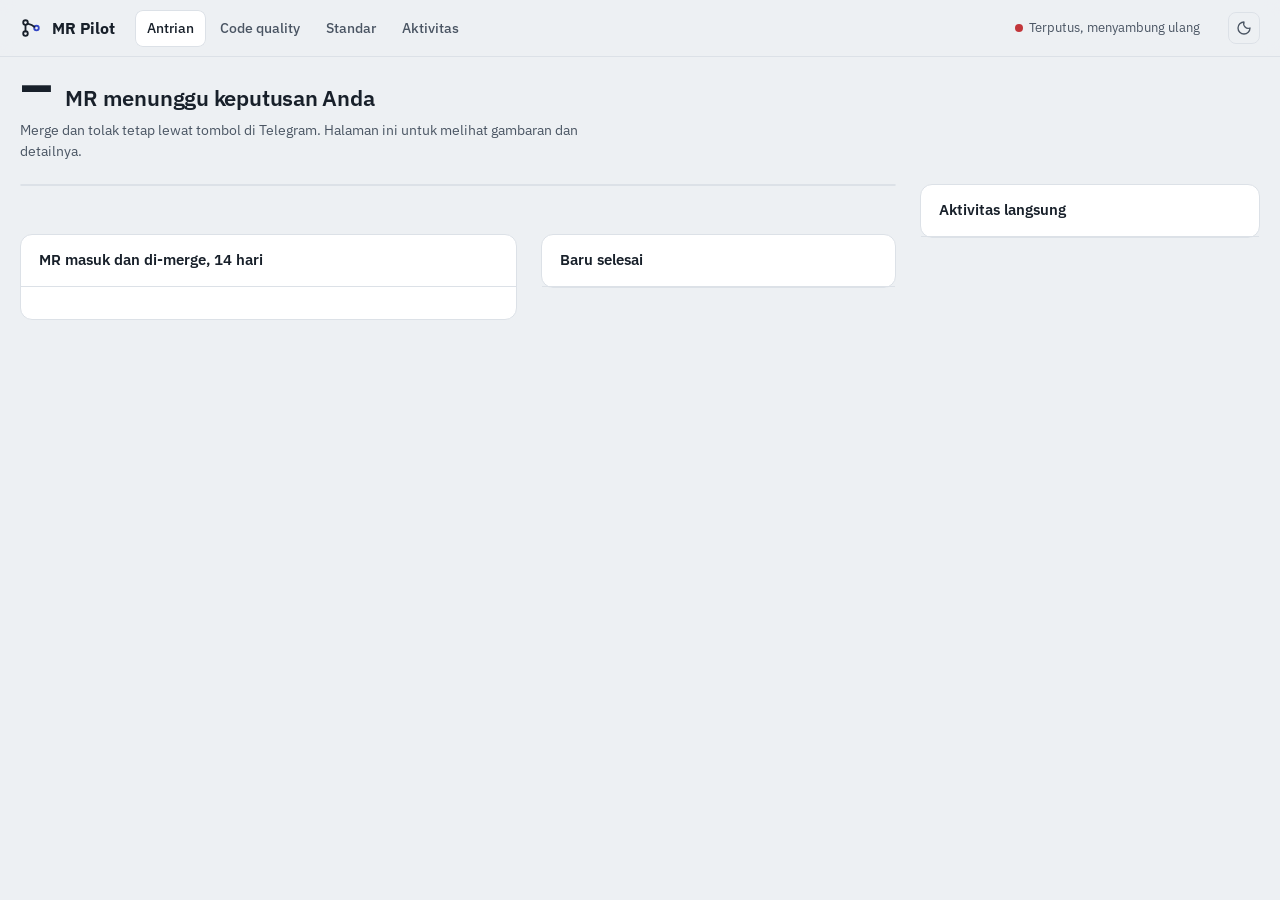
==== mr_pilot/web/index.html @ a936d5e8 "first upload from local komp IDAS" ====
<!doctype html>
<html lang="id">
<head>
<meta charset="utf-8">
<meta name="viewport" content="width=device-width, initial-scale=1">
<title>MR Pilot</title>
<link rel="preconnect" href="https://fonts.googleapis.com">
<link href="https://fonts.googleapis.com/css2?family=IBM+Plex+Mono:wght@400;500&family=IBM+Plex+Sans:wght@400;500;600;700&display=swap" rel="stylesheet">
<style>
:root {
  color-scheme: light;
  --bg:#EDF0F3; --surface:#FFFFFF; --surface-2:#F6F8FA; --ink:#18202A; --ink-2:#4A5563; --muted:#6F7A89;
  --line:#DCE1E7; --line-2:#C8CFD8; --accent:#3346C4; --accent-soft:#E6E9FB;
  --add:#1A7F45; --add-soft:#E3F4EA; --del:#C2363A; --del-soft:#FBE7E8; --warn:#9A5B00; --warn-soft:#FFF1D6;
  --s1:#2a78d6; --s2:#eb6834; --crit:#d03b3b; --warnfill:#fab219; --infofill:#B5BDC7;
  --grid:#E4E8EC; --axis:#C3CAD3;
  --sans:"IBM Plex Sans", system-ui, -apple-system, "Segoe UI", sans-serif;
  --mono:"IBM Plex Mono", ui-monospace, "Cascadia Mono", Consolas, monospace;
}
@media (prefers-color-scheme: dark) {
  :root:where(:not([data-theme="light"])) {
    color-scheme: dark;
    --bg:#0F1318; --surface:#171C23; --surface-2:#1E242C; --ink:#E7EBF0; --ink-2:#B3BCC8; --muted:#8691A0;
    --line:#2A313A; --line-2:#38414C; --accent:#8E9BFF; --accent-soft:#252B4D;
    --add:#4CC27E; --add-soft:#15301F; --del:#F0686B; --del-soft:#3A1B1D; --warn:#F2B13C; --warn-soft:#3A2C12;
    --s1:#3987e5; --s2:#d95926; --infofill:#5A6472; --grid:#242A32; --axis:#38414C;
  }
}
:root[data-theme="dark"] {
  color-scheme: dark;
  --bg:#0F1318; --surface:#171C23; --surface-2:#1E242C; --ink:#E7EBF0; --ink-2:#B3BCC8; --muted:#8691A0;
  --line:#2A313A; --line-2:#38414C; --accent:#8E9BFF; --accent-soft:#252B4D;
  --add:#4CC27E; --add-soft:#15301F; --del:#F0686B; --del-soft:#3A1B1D; --warn:#F2B13C; --warn-soft:#3A2C12;
  --s1:#3987e5; --s2:#d95926; --infofill:#5A6472; --grid:#242A32; --axis:#38414C;
}
* { box-sizing:border-box; }
html, body { margin:0; background:var(--bg); color:var(--ink); }
body { font:14px/1.5 var(--sans); -webkit-font-smoothing:antialiased; }
a { color:inherit; }
button { font:inherit; color:inherit; }
:focus-visible { outline:2px solid var(--accent); outline-offset:2px; border-radius:4px; }
.mono { font-family:var(--mono); font-size:.92em; }
.muted { color:var(--muted); }
.wrap { max-width:1280px; margin:0 auto; padding:0 20px; }

/* ---------- top bar */
header { position:sticky; top:0; z-index:5; background:color-mix(in srgb, var(--bg) 88%, transparent);
  backdrop-filter:blur(8px); border-bottom:1px solid var(--line); }
.bar { display:flex; align-items:center; gap:20px; height:56px; }
.brand { font-weight:700; font-size:16px; letter-spacing:-.01em; display:flex; align-items:center; gap:10px; }
.brand svg { width:22px; height:22px; }
nav { display:flex; gap:2px; overflow-x:auto; }
nav button { background:none; border:0; padding:8px 12px; border-radius:8px; color:var(--ink-2); cursor:pointer; white-space:nowrap; font-weight:500; }
nav button[aria-selected="true"] { background:var(--surface); color:var(--ink); box-shadow:inset 0 0 0 1px var(--line); }
.status { margin-left:auto; display:flex; align-items:center; gap:14px; font-size:13px; color:var(--ink-2); white-space:nowrap; }
.live { display:inline-flex; align-items:center; gap:6px; }
.live i { width:8px; height:8px; border-radius:50%; background:var(--muted); }
.live.on i { background:var(--add); box-shadow:0 0 0 0 color-mix(in srgb, var(--add) 60%, transparent); animation:pulse 2.4s infinite; }
.live.off i { background:var(--del); }
@keyframes pulse { 0%{box-shadow:0 0 0 0 color-mix(in srgb, var(--add) 55%, transparent)} 70%{box-shadow:0 0 0 7px transparent} 100%{box-shadow:0 0 0 0 transparent} }
@media (prefers-reduced-motion: reduce) { .live.on i { animation:none; } .flash { animation:none !important; } }
.icon-btn { background:none; border:1px solid var(--line); border-radius:8px; width:32px; height:32px; cursor:pointer; display:grid; place-items:center; }

main { padding:32px 0 60px; }
aside.panel { position:sticky; top:72px; }
@media (max-width: 1020px) { aside.panel { position:static; } }
.view[hidden] { display:none; }

/* ---------- queue hero */
.hero-line { display:flex; align-items:baseline; gap:14px; flex-wrap:wrap; margin:0 0 4px; }
.hero-num { font-size:56px; font-weight:700; letter-spacing:-.03em; line-height:1; }
.hero-text { font-size:22px; font-weight:600; letter-spacing:-.01em; }
.hero-sub { color:var(--ink-2); margin:6px 0 22px; max-width:70ch; }
.layout { display:grid; grid-template-columns:minmax(0,1fr) 340px; gap:24px; align-items:start; }
@media (max-width: 1020px) { .layout { grid-template-columns:1fr; } }

.panel { background:var(--surface); border:1px solid var(--line); border-radius:12px; }
.panel-h { display:flex; align-items:baseline; justify-content:space-between; gap:12px; padding:14px 18px; border-bottom:1px solid var(--line); }
.panel-h h2 { font-size:15px; margin:0; font-weight:600; }
.panel-b { padding:16px 18px; }

.queue { list-style:none; margin:0; padding:0; }
.q { display:grid; grid-template-columns:28px minmax(0,1fr) auto; grid-template-areas:"v t s" "v m s"; gap:4px 14px; padding:14px 18px; border-top:1px solid var(--line); cursor:pointer; }
.q:first-child { border-top:0; }
.q:hover { background:var(--surface-2); }
.q .v { grid-area:v; width:28px; height:28px; border-radius:8px; display:grid; place-items:center; font-size:14px; font-weight:700; }
.v-APPROVE { background:var(--add-soft); color:var(--add); }
.v-NEEDS_ATTENTION { background:var(--warn-soft); color:var(--warn); }
.v-REQUEST_CHANGES { background:var(--del-soft); color:var(--del); }
.v-UNKNOWN, .v-none { background:var(--surface-2); color:var(--muted); }
.q-title { grid-area:t; font-weight:600; min-width:0; overflow:hidden; text-overflow:ellipsis; white-space:nowrap; }
.q-title .ref { font-family:var(--mono); font-weight:500; color:var(--accent); margin-right:8px; }
.q-meta { grid-area:m; color:var(--ink-2); font-size:13px; display:flex; gap:12px; flex-wrap:wrap; min-width:0; }
.q-meta .branch { font-family:var(--mono); font-size:12px; color:var(--muted); }
.q-side { grid-area:s; display:flex; flex-direction:column; align-items:flex-end; gap:8px; min-width:150px; }
.chips { display:flex; gap:6px; flex-wrap:wrap; justify-content:flex-end; }
.chip { display:inline-flex; align-items:center; gap:4px; padding:1px 8px; border-radius:999px; font-size:12px; font-weight:500; border:1px solid var(--line); white-space:nowrap; }
.chip.err { background:var(--del-soft); color:var(--del); border-color:transparent; }
.chip.wrn { background:var(--warn-soft); color:var(--warn); border-color:transparent; }
.chip.ok { background:var(--add-soft); color:var(--add); border-color:transparent; }
.age { width:150px; }
.age-track { height:6px; border-radius:3px; background:var(--surface-2); box-shadow:inset 0 0 0 1px var(--line); overflow:hidden; }
.age-fill { height:100%; border-radius:3px; background:var(--accent); }
.age-fill.warn { background:var(--warnfill); }
.age-fill.late { background:var(--crit); }
.age-label { font-size:12px; color:var(--ink-2); text-align:right; margin-top:3px; }
@media (max-width: 640px) {
  .q { grid-template-columns:28px minmax(0,1fr); grid-template-areas:"v t" "v m" "v s"; }
  .q-title { white-space:normal; }
  .q-side { align-items:stretch; min-width:0; margin-top:4px; }
  .age { width:100%; }
  .age-label { text-align:left; }
  .chips { justify-content:flex-start; }
  .status .hide-sm { display:none; }
  .bar { flex-wrap:wrap; height:auto; padding-top:10px; gap:8px 16px; }
  nav { order:3; width:100%; padding-bottom:8px; }
  .hero-num { font-size:44px; }
  .hero-text { font-size:19px; }
}
.empty { padding:36px 18px; text-align:center; color:var(--ink-2); }
.empty strong { display:block; color:var(--ink); font-size:16px; margin-bottom:4px; }

/* ---------- feed */
.feed { list-style:none; margin:0; padding:0; max-height:560px; overflow:auto; }
.feed li { display:grid; grid-template-columns:10px 1fr; gap:10px; padding:10px 18px; border-top:1px solid var(--line); }
.feed li:first-child { border-top:0; }
.feed .dot { width:8px; height:8px; border-radius:50%; margin-top:7px; background:var(--muted); }
.lv-success .dot { background:var(--add); } .lv-error .dot { background:var(--del); } .lv-warning .dot { background:var(--warnfill); }
.feed .t { font-weight:500; overflow-wrap:anywhere; }
.feed .d { color:var(--ink-2); font-size:13px; overflow-wrap:anywhere; }
.feed .w { color:var(--muted); font-size:12px; }
.flash { animation:flash 1.6s ease-out; }
@keyframes flash { from { background:var(--accent-soft); } to { background:transparent; } }

/* ---------- stats */
.tiles { display:grid; grid-template-columns:repeat(4, minmax(0,1fr)); gap:12px; margin:24px 0; }
@media (max-width: 860px) { .tiles { grid-template-columns:repeat(2, minmax(0,1fr)); } }
.tile { background:var(--surface); border:1px solid var(--line); border-radius:12px; padding:14px 16px; }
.tile .l { color:var(--ink-2); font-size:13px; }
.tile .n { font-size:28px; font-weight:600; letter-spacing:-.02em; margin-top:2px; }
.tile .s { font-size:12px; color:var(--muted); }
.tile .s.up { color:var(--add); } .tile .s.down { color:var(--del); }
.grid2 { display:grid; grid-template-columns:minmax(0,1.4fr) minmax(0,1fr); gap:24px; align-items:start; }
@media (max-width: 1020px) { .grid2 { grid-template-columns:1fr; } }

/* ---------- charts */
.chart { position:relative; }
.chart svg { display:block; width:100%; height:auto; overflow:visible; }
.chart text { font-family:var(--sans); }
.legend { display:flex; gap:16px; flex-wrap:wrap; font-size:13px; color:var(--ink-2); margin-bottom:8px; }
.legend span { display:inline-flex; align-items:center; gap:6px; }
.legend i { width:12px; height:3px; border-radius:2px; display:inline-block; }
.legend i.sq { height:10px; width:10px; border-radius:3px; }
.tip { position:absolute; pointer-events:none; background:var(--surface); border:1px solid var(--line-2); border-radius:8px; padding:8px 10px;
  font-size:12px; box-shadow:0 6px 20px rgba(0,0,0,.12); white-space:nowrap; z-index:3; display:none; }
.tip b { display:block; margin-bottom:2px; }
.tip .r { display:flex; align-items:center; gap:6px; color:var(--ink-2); }
.tip .r i { width:8px; height:8px; border-radius:2px; }
details.tbl { margin-top:10px; font-size:13px; }
details.tbl summary { cursor:pointer; color:var(--ink-2); }

/* ---------- tables */
table { width:100%; border-collapse:collapse; font-size:13px; }
th { text-align:left; font-weight:600; color:var(--ink-2); padding:8px 10px; border-bottom:1px solid var(--line); white-space:nowrap; }
td { padding:8px 10px; border-bottom:1px solid var(--line); vertical-align:top; }
td.mono { word-break:break-all; }
td.num, th.num { text-align:right; font-variant-numeric:tabular-nums; }
tr:last-child td { border-bottom:0; }
.tscroll { overflow-x:auto; }
.sev { display:inline-flex; align-items:center; gap:5px; font-weight:500; white-space:nowrap; }
.sev.error { color:var(--del); } .sev.warning { color:var(--warn); } .sev.info { color:var(--muted); }

/* ---------- filters */
.filters { display:flex; gap:8px; align-items:center; margin:0 0 18px; flex-wrap:wrap; }
.seg { display:inline-flex; border:1px solid var(--line); border-radius:8px; overflow:hidden; background:var(--surface); }
.seg button { border:0; background:none; padding:6px 12px; cursor:pointer; color:var(--ink-2); }
.seg button[aria-pressed="true"] { background:var(--accent-soft); color:var(--accent); font-weight:600; }

/* ---------- standards */
.std { display:grid; grid-template-columns:260px minmax(0,1fr); gap:24px; align-items:start; }
@media (max-width: 900px) { .std { grid-template-columns:1fr; } }
.files { list-style:none; margin:0; padding:6px; }
.files button { width:100%; text-align:left; background:none; border:0; padding:8px 10px; border-radius:8px; cursor:pointer; }
.files button[aria-current="true"] { background:var(--accent-soft); }
.files .fn { font-family:var(--mono); font-size:13px; display:block; }
.files .fr { font-size:12px; color:var(--muted); }
textarea { width:100%; min-height:440px; resize:vertical; border:1px solid var(--line); border-radius:8px; padding:12px; background:var(--surface-2);
  color:var(--ink); font:13px/1.55 var(--mono); tab-size:2; }
textarea.small { min-height:130px; }
input[type=text] { width:100%; border:1px solid var(--line); border-radius:8px; padding:8px 10px; background:var(--surface-2); color:var(--ink); font:13px var(--mono); }
.btn { border:0; border-radius:8px; padding:8px 14px; background:var(--accent); color:#fff; font-weight:600; cursor:pointer; }
.btn.ghost { background:none; color:var(--ink); border:1px solid var(--line); }
.btn:disabled { opacity:.5; cursor:default; }
.row { display:flex; gap:10px; align-items:center; flex-wrap:wrap; }
.msg { font-size:13px; }
.msg.ok { color:var(--add); } .msg.bad { color:var(--del); }
.pill { display:inline-block; padding:2px 10px; border-radius:999px; font-size:12px; font-weight:600; }
.pill.on { background:var(--add-soft); color:var(--add); } .pill.off { background:var(--surface-2); color:var(--muted); }
.kv { display:grid; grid-template-columns:max-content 1fr; gap:6px 14px; font-size:13px; }
.kv dt { color:var(--ink-2); } .kv dd { margin:0; }
.note { background:var(--surface-2); border-radius:8px; padding:12px 14px; color:var(--ink-2); font-size:13px; }

/* ---------- drawer */
.scrim { position:fixed; inset:0; background:rgba(10,14,20,.35); z-index:9; }
.drawer { position:fixed; top:0; right:0; bottom:0; width:min(620px, 100%); background:var(--surface); z-index:10; overflow:auto;
  border-left:1px solid var(--line); box-shadow:-12px 0 40px rgba(0,0,0,.15); }
.drawer[hidden], .scrim[hidden] { display:none; }
.drawer-h { position:sticky; top:0; background:var(--surface); padding:18px 22px; border-bottom:1px solid var(--line); display:flex; gap:12px; align-items:flex-start; }
.drawer-h h3 { margin:0; font-size:17px; line-height:1.35; }
.drawer-b { padding:18px 22px 40px; }
.drawer-b h4 { margin:22px 0 8px; font-size:14px; }
.drawer-b ul { margin:0; padding-left:18px; }
.drawer-b li { margin:3px 0; }
.finding { border-left:3px solid var(--line-2); padding:2px 0 2px 10px; margin:8px 0; }
.finding.blocker { border-color:var(--crit); } .finding.major { border-color:var(--s2); } .finding.minor { border-color:var(--warnfill); }
</style>
</head>
<body>
<header>
  <div class="wrap bar">
    <div class="brand">
      <svg viewBox="0 0 24 24" fill="none" aria-hidden="true"><circle cx="6" cy="6" r="2.5" stroke="currentColor" stroke-width="2"/><circle cx="6" cy="18" r="2.5" stroke="currentColor" stroke-width="2"/><circle cx="18" cy="12" r="2.5" stroke="var(--accent)" stroke-width="2"/><path d="M6 8.5v7M8.3 7.2c4 .8 6.2 2.2 7.4 3.6" stroke="currentColor" stroke-width="2" stroke-linecap="round"/></svg>
      MR Pilot
    </div>
    <nav role="tablist" aria-label="Halaman">
      <button role="tab" data-view="queue" aria-selected="true">Antrian</button>
      <button role="tab" data-view="quality" aria-selected="false">Code quality</button>
      <button role="tab" data-view="standards" aria-selected="false">Standar</button>
      <button role="tab" data-view="activity" aria-selected="false">Aktivitas</button>
    </nav>
    <div class="status">
      <span class="live" id="live"><i></i><span id="live-t">Menghubungkan</span></span>
      <span class="hide-sm" id="poll"></span>
      <button class="icon-btn" id="theme" title="Ganti tema" aria-label="Ganti tema terang/gelap">
        <svg width="16" height="16" viewBox="0 0 24 24" fill="none"><path d="M12 3a9 9 0 1 0 9 9 7 7 0 0 1-9-9Z" stroke="currentColor" stroke-width="2" stroke-linejoin="round"/></svg>
      </button>
    </div>
  </div>
</header>

<main class="wrap">
  <!-- ===================== ANTRIAN -->
  <section class="view" id="v-queue">
    <div class="hero-line"><span class="hero-num" id="q-num">–</span><span class="hero-text" id="q-text">MR menunggu keputusan Anda</span></div>
    <p class="hero-sub" id="q-sub">Merge dan tolak tetap lewat tombol di Telegram. Halaman ini untuk melihat gambaran dan detailnya.</p>
    <div class="layout">
      <div>
        <div class="panel"><ul class="queue" id="queue"></ul></div>
        <div class="tiles" id="tiles"></div>
        <div class="grid2">
          <div class="panel">
            <div class="panel-h"><h2>MR masuk dan di-merge, 14 hari</h2></div>
            <div class="panel-b"><div class="chart" id="c-flow"></div></div>
          </div>
          <div class="panel">
            <div class="panel-h"><h2>Baru selesai</h2></div>
            <div class="tscroll"><table id="recent"></table></div>
          </div>
        </div>
      </div>
      <aside class="panel">
        <div class="panel-h"><h2>Aktivitas langsung</h2><span class="muted" style="font-size:12px" id="feed-n"></span></div>
        <ul class="feed" id="feed"></ul>
      </aside>
    </div>
  </section>

  <!-- ===================== QUALITY -->
  <section class="view" id="v-quality" hidden>
    <div class="filters">
      <span class="muted">Periode</span>
      <div class="seg" id="q-range">
        <button data-d="7" aria-pressed="false">7 hari</button>
        <button data-d="30" aria-pressed="true">30 hari</button>
        <button data-d="90" aria-pressed="false">90 hari</button>
      </div>
    </div>
    <div id="quality-body"></div>
  </section>

  <!-- ===================== STANDAR -->
  <section class="view" id="v-standards" hidden>
    <div id="std-status" style="margin-bottom:18px"></div>
    <div class="std">
      <div class="panel"><ul class="files" id="files"></ul></div>
      <div>
        <div class="panel">
          <div class="panel-h"><h2 id="ed-name">Pilih file</h2><span class="muted" id="ed-role"></span></div>
          <div class="panel-b">
            <textarea id="editor" spellcheck="false" aria-label="Isi standar"></textarea>
            <div class="row" style="margin-top:10px">
              <button class="btn" id="save" disabled>Simpan standar</button>
              <button class="btn ghost" id="revert" disabled>Batalkan perubahan</button>
              <span class="msg" id="save-msg"></span>
            </div>
            <ul class="msg bad" id="save-err" style="margin:8px 0 0;padding-left:18px"></ul>
          </div>
        </div>
        <div class="panel" style="margin-top:24px">
          <div class="panel-h"><h2>Uji aturan otomatis</h2><span class="muted">tempel potongan kode untuk melihat aturan mana yang kena</span></div>
          <div class="panel-b">
            <label class="muted" for="t-path" style="font-size:13px">Path file (menentukan stack)</label>
            <input type="text" id="t-path" value="internal/workflow/usecase.go">
            <textarea class="small" id="t-code" style="margin-top:10px" spellcheck="false">func Get(id string) {
	data, _ := repo.Find(id)
	fmt.Println(data)
	// TODO cek lagi
}</textarea>
            <div class="row" style="margin-top:10px"><button class="btn ghost" id="t-run">Jalankan uji</button><span class="msg" id="t-stack"></span></div>
            <div id="t-out" style="margin-top:10px"></div>
          </div>
        </div>
      </div>
    </div>
  </section>

  <!-- ===================== AKTIVITAS -->
  <section class="view" id="v-activity" hidden>
    <div class="filters"><span class="muted">Tampilkan</span><div class="seg" id="a-filter"></div></div>
    <div class="panel"><ul class="feed" id="feed-all" style="max-height:none"></ul></div>
  </section>
</main>

<div class="scrim" id="scrim" hidden></div>
<aside class="drawer" id="drawer" hidden role="dialog" aria-modal="true" aria-labelledby="d-title">
  <div class="drawer-h">
    <div style="flex:1;min-width:0"><div class="mono muted" id="d-ref"></div><h3 id="d-title"></h3></div>
    <button class="icon-btn" id="d-close" aria-label="Tutup detail">✕</button>
  </div>
  <div class="drawer-b" id="d-body"></div>
</aside>

<script>
"use strict";
const $ = (s, el = document) => el.querySelector(s);
const esc = s => String(s ?? "").replace(/[&<>"']/g, c => ({"&":"&amp;","<":"&lt;",">":"&gt;",'"':"&quot;","'":"&#39;"}[c]));
const api = async (path, opts = {}) => {
  const r = await fetch(path, {...opts, headers: {"X-MRPilot": "1", "Content-Type": "application/json", ...(opts.headers || {})}});
  if (r.status === 401) { location.href = "/login"; throw new Error("login"); }
  const j = await r.json().catch(() => ({}));
  if (!r.ok) { const e = new Error(j.error || r.statusText); e.data = j; throw e; }
  return j;
};
const store = { get(k) { try { return localStorage.getItem(k); } catch { return null; } }, set(k, v) { try { localStorage.setItem(k, v); } catch {} } };

const VERDICT = { APPROVE: ["✓", "Approve"], NEEDS_ATTENTION: ["!", "Perlu perhatian"], REQUEST_CHANGES: ["✕", "Request changes"], UNKNOWN: ["?", "Belum direview"] };
const STATUS = { notified: "Menunggu keputusan", waiting_bot: "Menunggu bot review", error: "Gagal diproses", merging: "Sedang merge",
                 merged: "Merged", rejected: "Ditolak", closed: "Ditutup" };
const PIPE = { success: ["ok", "Pipeline lulus"], failed: ["err", "Pipeline gagal"], running: ["", "Pipeline berjalan"], pending: ["", "Pipeline antre"], none: ["", "Tanpa pipeline"] };
const SEV = { error: "Error", warning: "Warning", info: "Info" };
const SEVICON = { error: "✕", warning: "!", info: "i" };

function ago(ts) {
  if (!ts) return "–";
  const s = Math.max(0, Date.now() / 1000 - ts);
  if (s < 60) return "baru saja";
  if (s < 3600) return Math.floor(s / 60) + " mnt lalu";
  if (s < 86400) return Math.floor(s / 3600) + " jam lalu";
  return Math.floor(s / 86400) + " hari lalu";
}
function dur(sec) {
  if (sec == null) return "–";
  const h = Math.floor(sec / 3600), m = Math.floor((sec % 3600) / 60);
  if (h >= 48) return Math.floor(h / 24) + " hari";
  if (h >= 1) return h + " j " + m + " m";
  return Math.max(1, m) + " mnt";
}
const clock = ts => new Date(ts * 1000).toLocaleString("id-ID", { day: "2-digit", month: "short", hour: "2-digit", minute: "2-digit" });
const shortDate = d => new Date(d + "T00:00:00").toLocaleDateString("id-ID", { day: "numeric", month: "short" });
const fmt = n => n == null ? "–" : Number(n).toLocaleString("id-ID");
const css = v => getComputedStyle(document.documentElement).getPropertyValue(v).trim();

/* ================================================================ theme */
(function () {
  const saved = store.get("mrp-theme");
  if (saved) document.documentElement.dataset.theme = saved;
  $("#theme").onclick = () => {
    const dark = document.documentElement.dataset.theme
      ? document.documentElement.dataset.theme === "dark"
      : matchMedia("(prefers-color-scheme: dark)").matches;
    document.documentElement.dataset.theme = dark ? "light" : "dark";
    store.set("mrp-theme", document.documentElement.dataset.theme);
    refresh();
  };
})();

/* ================================================================ tabs */
let view = "queue";
document.querySelectorAll("nav button").forEach(b => b.onclick = () => show(b.dataset.view));
function show(v) {
  view = v;
  document.querySelectorAll("nav button").forEach(b => b.setAttribute("aria-selected", String(b.dataset.view === v)));
  document.querySelectorAll(".view").forEach(s => s.hidden = s.id !== "v-" + v);
  history.replaceState(null, "", "#" + v);
  refresh();
}

/* ================================================================ charts (SVG) */
function tooltip(host) {
  let t = host.querySelector(".tip");
  if (!t) { t = document.createElement("div"); t.className = "tip"; host.appendChild(t); }
  return {
    show(html, x, y) {
      t.innerHTML = html; t.style.display = "block";
      const w = t.offsetWidth, hw = host.clientWidth;
      t.style.left = Math.min(Math.max(0, x + 12), hw - w) + "px";
      t.style.top = Math.max(0, y - t.offsetHeight - 10) + "px";
    },
    hide() { t.style.display = "none"; }
  };
}
const niceMax = v => { if (v <= 4) return 4; const p = Math.pow(10, Math.floor(Math.log10(v))); for (const m of [1, 2, 2.5, 5, 10]) if (m * p >= v) return m * p; return v; };

function lineChart(host, rows, series, opts = {}) {
  const W = host.clientWidth || 600, H = 220, P = { l: 34, r: 56, t: 10, b: 26 };
  const iw = W - P.l - P.r, ih = H - P.t - P.b;
  const max = niceMax(Math.max(1, ...rows.flatMap(r => series.map(s => r[s.key]))));
  const x = i => P.l + (rows.length < 2 ? iw / 2 : i * iw / (rows.length - 1));
  const y = v => P.t + ih - v / max * ih;
  let g = "";
  for (let k = 0; k <= 4; k++) {
    const v = max * k / 4, yy = y(v);
    g += `<line x1="${P.l}" x2="${W - P.r}" y1="${yy}" y2="${yy}" stroke="${k ? css("--grid") : css("--axis")}" />`;
    g += `<text x="${P.l - 8}" y="${yy + 4}" text-anchor="end" font-size="11" fill="${css("--muted")}" style="font-variant-numeric:tabular-nums">${fmt(v)}</text>`;
  }
  const step = Math.max(1, Math.ceil(rows.length / Math.max(2, Math.floor(iw / 64))));
  rows.forEach((r, i) => { if ((i % step === 0 && rows.length - 1 - i >= step * 0.6) || i === rows.length - 1) g += `<text x="${x(i)}" y="${H - 6}" text-anchor="middle" font-size="11" fill="${css("--muted")}">${esc(shortDate(r.date))}</text>`; });
  series.forEach(s => {
    const col = css(s.color);
    const d = rows.map((r, i) => `${i ? "L" : "M"}${x(i)},${y(r[s.key])}`).join("");
    g += `<path d="${d}" fill="none" stroke="${col}" stroke-width="2" stroke-linejoin="round" stroke-linecap="round"/>`;
    const last = rows[rows.length - 1];
    g += `<circle cx="${x(rows.length - 1)}" cy="${y(last[s.key])}" r="4" fill="${col}" stroke="${css("--surface")}" stroke-width="2"/>`;
    g += `<text x="${x(rows.length - 1) + 8}" y="${y(last[s.key]) + 4}" font-size="11" fill="${css("--ink-2")}">${fmt(last[s.key])} ${esc(s.short || "")}</text>`;
  });
  g += `<line id="xh" y1="${P.t}" y2="${P.t + ih}" stroke="${css("--line-2")}" visibility="hidden"/>`;
  host.innerHTML = `<div class="legend">${series.map(s => `<span><i style="background:${css(s.color)}"></i>${esc(s.label)}</span>`).join("")}</div>
    <svg viewBox="0 0 ${W} ${H}" role="img" aria-label="${esc(opts.label || "")}">${g}<rect x="${P.l}" y="${P.t}" width="${iw}" height="${ih}" fill="transparent" class="hit"/></svg>` + tableTwin(rows, series);
  const svg = host.querySelector("svg"), tip = tooltip(host), xh = svg.querySelector("#xh");
  svg.querySelector(".hit").addEventListener("mousemove", ev => {
    const rect = svg.getBoundingClientRect(), sx = (ev.clientX - rect.left) * W / rect.width;
    const i = Math.max(0, Math.min(rows.length - 1, Math.round((sx - P.l) / (iw / Math.max(1, rows.length - 1)))));
    xh.setAttribute("x1", x(i)); xh.setAttribute("x2", x(i)); xh.setAttribute("visibility", "visible");
    tip.show(`<b>${esc(shortDate(rows[i].date))}</b>` + series.map(s => `<div class="r"><i style="background:${css(s.color)}"></i>${esc(s.label)}: ${fmt(rows[i][s.key])}</div>`).join(""),
      x(i) * rect.width / W, y(Math.max(...series.map(s => rows[i][s.key]))) * rect.height / H + 30);
  });
  svg.querySelector(".hit").addEventListener("mouseleave", () => { tip.hide(); xh.setAttribute("visibility", "hidden"); });
}

function stackedColumns(host, rows, series, opts = {}) {
  const W = host.clientWidth || 600, H = 230, P = { l: 34, r: 8, t: 10, b: 26 };
  const iw = W - P.l - P.r, ih = H - P.t - P.b;
  const totals = rows.map(r => series.reduce((a, s) => a + r[s.key], 0));
  const max = niceMax(Math.max(1, ...totals));
  const band = iw / rows.length, bw = Math.min(24, band * 0.7);
  const y = v => P.t + ih - v / max * ih;
  let g = "";
  for (let k = 0; k <= 4; k++) {
    const v = max * k / 4, yy = y(v);
    g += `<line x1="${P.l}" x2="${W - P.r}" y1="${yy}" y2="${yy}" stroke="${k ? css("--grid") : css("--axis")}" />`;
    g += `<text x="${P.l - 8}" y="${yy + 4}" text-anchor="end" font-size="11" fill="${css("--muted")}" style="font-variant-numeric:tabular-nums">${fmt(v)}</text>`;
  }
  const step = Math.max(1, Math.ceil(rows.length / Math.max(2, Math.floor(iw / 64))));
  rows.forEach((r, i) => {
    const cx = P.l + band * i + band / 2;
    let acc = 0;
    const visible = series.filter(s => r[s.key] > 0);
    visible.forEach((s, j) => {
      const h = r[s.key] / max * ih, top = y(acc + r[s.key]);
      const isTop = j === visible.length - 1;
      const hh = Math.max(0, h - (j > 0 ? 2 : 0));
      if (isTop && hh > 4) {
        const x0 = cx - bw / 2, rr = 4;
        g += `<path d="M${x0},${top + hh} V${top + rr} Q${x0},${top} ${x0 + rr},${top} H${x0 + bw - rr} Q${x0 + bw},${top} ${x0 + bw},${top + rr} V${top + hh} Z" fill="${css(s.color)}"/>`;
      } else {
        g += `<rect x="${cx - bw / 2}" y="${top}" width="${bw}" height="${hh}" fill="${css(s.color)}"/>`;
      }
      acc += r[s.key];
    });
    if ((i % step === 0 && rows.length - 1 - i >= step * 0.6) || i === rows.length - 1) g += `<text x="${cx}" y="${H - 6}" text-anchor="middle" font-size="11" fill="${css("--muted")}">${esc(shortDate(r.date))}</text>`;
    g += `<rect x="${P.l + band * i}" y="${P.t}" width="${band}" height="${ih}" fill="transparent" data-i="${i}" class="hit"/>`;
  });
  host.innerHTML = `<div class="legend">${series.map(s => `<span><i class="sq" style="background:${css(s.color)}"></i>${esc(s.label)}</span>`).join("")}</div>
    <svg viewBox="0 0 ${W} ${H}" role="img" aria-label="${esc(opts.label || "")}">${g}</svg>` + tableTwin(rows, series);
  const svg = host.querySelector("svg"), tip = tooltip(host);
  svg.querySelectorAll(".hit").forEach(h => {
    h.addEventListener("mouseenter", () => {
      const i = +h.dataset.i, rect = svg.getBoundingClientRect();
      tip.show(`<b>${esc(shortDate(rows[i].date))}</b>` + series.map(s => `<div class="r"><i style="background:${css(s.color)}"></i>${esc(s.label)}: ${fmt(rows[i][s.key])}</div>`).join("")
        + `<div class="r">Total: ${fmt(totals[i])}</div>`, (P.l + band * i + band / 2) * rect.width / W, y(totals[i]) * rect.height / H + 30);
    });
    h.addEventListener("mouseleave", () => tip.hide());
  });
}

function hbars(host, items, opts = {}) {
  if (!items.length) { host.innerHTML = `<div class="empty">Belum ada data.</div>`; return; }
  const max = Math.max(...items.map(i => i.value));
  host.innerHTML = `<div style="display:grid;gap:10px">` + items.map(it => `
    <div title="${esc(it.title || it.label)}">
      <div style="display:flex;justify-content:space-between;gap:10px;font-size:13px">
        <span class="mono" style="overflow:hidden;text-overflow:ellipsis;white-space:nowrap">${esc(it.label)}</span>
        <span style="font-variant-numeric:tabular-nums;color:var(--ink-2)">${fmt(it.value)}${it.extra ? " · " + esc(it.extra) : ""}</span>
      </div>
      <div style="height:8px;border-radius:0 4px 4px 0;background:var(--s1);width:${Math.max(2, it.value / max * 100)}%;margin-top:4px"></div>
    </div>`).join("") + `</div>`;
  void opts;
}

function tableTwin(rows, series) {
  return `<details class="tbl"><summary>Lihat sebagai tabel</summary><div class="tscroll"><table><thead><tr><th>Tanggal</th>${series.map(s => `<th class="num">${esc(s.label)}</th>`).join("")}</tr></thead><tbody>`
    + rows.map(r => `<tr><td>${esc(shortDate(r.date))}</td>${series.map(s => `<td class="num">${fmt(r[s.key])}</td>`).join("")}</tr>`).join("") + `</tbody></table></div></details>`;
}

/* ================================================================ queue */
let summary = null;
async function loadSummary() {
  summary = await api("/api/summary");
  const s = summary, k = s.kpi;
  $("#q-num").textContent = k.waiting;
  $("#q-text").textContent = k.waiting === 0 ? "MR menunggu keputusan Anda. Antrian bersih." : "MR menunggu keputusan Anda";
  $("#q-sub").innerHTML = k.waiting
    ? (k.waiting_attention ? `<strong>${k.waiting_attention}</strong> di antaranya butuh perhatian: verdict bermasalah, error standar, atau pipeline gagal. ` : "Semua yang menunggu terlihat aman. ")
      + "Merge dan tolak tetap lewat tombol di Telegram."
    : "Tidak ada MR yang menunggu. MR baru akan muncul di sini otomatis.";
  renderQueue(s.active);
  renderTiles(k);
  renderHealth(s.health);
  lineChart($("#c-flow"), s.flow, [
    { key: "opened", label: "MR masuk", short: "masuk", color: "--s1" },
    { key: "merged", label: "Di-merge", short: "merged", color: "--s2" }], { label: "MR masuk dan di-merge per hari" });
  $("#recent").innerHTML = s.recent.length ? `<thead><tr><th>MR</th><th>Hasil</th><th>Kapan</th></tr></thead><tbody>` + s.recent.slice(0, 6).map(m => `
    <tr><td><a href="${esc(m.url)}" target="_blank" rel="noopener"><span class="mono">!${m.iid}</span></a> ${esc(m.title)}<div class="muted">${esc(m.author || "")}</div></td>
    <td>${m.status === "merged" ? '<span class="chip ok">Merged</span>' : m.status === "rejected" ? '<span class="chip err">Ditolak</span>' : '<span class="chip">Ditutup</span>'}</td>
    <td class="muted" style="white-space:nowrap">${esc(ago(m.decided_ts || m.updated_ts))}</td></tr>`).join("") + `</tbody>`
    : `<tbody><tr><td class="empty">Belum ada MR yang selesai.</td></tr></tbody>`;
  if (!feedLoaded) { renderFeed(s.events); feedLoaded = true; }
}

function ageClass(h) { return h >= 24 ? "late" : h >= 8 ? "warn" : ""; }
function renderQueue(list) {
  const el = $("#queue");
  if (!list.length) {
    el.innerHTML = `<li class="empty"><strong>Antrian kosong</strong>MR yang reviewer-nya Anda akan muncul di sini dalam ${Math.round((summary.health.poll_interval || 120) / 60)} menit setelah dibuat.</li>`;
    return;
  }
  const now = Date.now() / 1000;
  el.innerHTML = list.map(m => {
    const v = m.verdict || "UNKNOWN", [vi, vl] = VERDICT[v] || VERDICT.UNKNOWN;
    const ageS = m.created_ts ? now - m.created_ts : null, ageH = (ageS || 0) / 3600;
    const pct = Math.min(100, ageH / 24 * 100);
    const vc = m.violations, pipe = PIPE[m.pipeline] || ["", "Pipeline " + (m.pipeline || "-")];
    const chips = [];
    if (vc.error) chips.push(`<span class="chip err">✕ ${vc.error} error</span>`);
    if (vc.warning) chips.push(`<span class="chip wrn">! ${vc.warning} warning</span>`);
    if (!vc.error && !vc.warning && summary.health.quality_enabled && m.status === "notified") chips.push(`<span class="chip ok">✓ Standar</span>`);
    if (m.pipeline === "failed") chips.push(`<span class="chip err">Pipeline gagal</span>`);
    if (m.status !== "notified") chips.push(`<span class="chip">${esc(STATUS[m.status] || m.status)}</span>`);
    return `<li class="q" tabindex="0" data-key="${esc(m.key)}" aria-label="Detail MR !${m.iid}">
      <span class="v v-${esc(v)}" title="${esc(vl)}" aria-label="Verdict ${esc(vl)}">${vi}</span>
      <div class="q-title"><span class="ref">!${m.iid}</span>${esc(m.title)}</div>
      <div class="q-side">
        <div class="chips">${chips.join("")}</div>
        <div class="age" title="Umur MR sejak dibuat; penuh = 24 jam">
          <div class="age-track"><div class="age-fill ${ageClass(ageH)}" style="width:${pct}%"></div></div>
          <div class="age-label">menunggu ${esc(dur(ageS))}</div>
        </div>
      </div>
      <div class="q-meta"><span>${esc(m.author || "-")}</span><span class="branch">${esc(m.source_branch || "")} → ${esc(m.target_branch || "")}</span><span>${esc(pipe[1])}</span><span>${esc(vl)}</span></div>
    </li>`;
  }).join("");
  el.querySelectorAll(".q").forEach(li => {
    li.onclick = () => openDetail(li.dataset.key);
    li.onkeydown = e => { if (e.key === "Enter" || e.key === " ") { e.preventDefault(); openDetail(li.dataset.key); } };
  });
}

function renderTiles(k) {
  const delta = k.merged_7d - k.merged_prev_7d;
  $("#tiles").innerHTML = [
    ["Di-merge 7 hari", fmt(k.merged_7d), delta === 0 ? "sama dengan 7 hari sebelumnya" : `${delta > 0 ? "+" : ""}${delta} dibanding 7 hari sebelumnya`, delta > 0 ? "up" : ""],
    ["Rata-rata waktu ke keputusan", k.avg_decision_hours == null ? "–" : k.avg_decision_hours + " jam", "dari MR dibuat sampai merge/tolak, 30 hari", ""],
    ["Pelanggaran standar terbuka", fmt(k.open_errors + k.open_warnings), `${k.open_errors} error, ${k.open_warnings} warning di MR aktif`, k.open_errors ? "down" : ""],
    ["Pipeline gagal", fmt(k.failing_pipelines), "di MR yang menunggu", k.failing_pipelines ? "down" : ""],
  ].map(([l, n, s, c]) => `<div class="tile"><div class="l">${esc(l)}</div><div class="n">${esc(n)}</div><div class="s ${c}">${esc(s)}</div></div>`).join("");
}

function renderHealth(h) {
  const ok = h.last_poll_ok;
  $("#poll").textContent = ok ? "GitLab dicek " + ago(ok) : (h.last_poll_error ? "GitLab gagal dicek" : "GitLab belum dicek");
  $("#poll").title = h.last_poll_error || "";
}

/* ================================================================ detail drawer */
async function openDetail(key) {
  const d = await api("/api/mr?key=" + encodeURIComponent(key));
  const rv = d.review || {};
  $("#d-ref").textContent = `${d.project || ""} !${d.iid} · ${d.sha}`;
  $("#d-title").textContent = d.title;
  const [, vl] = VERDICT[d.verdict] || VERDICT.UNKNOWN;
  let h = `<dl class="kv"><dt>Pembuat</dt><dd>${esc(d.author || "-")} <span class="muted">@${esc(d.author_username || "")}</span></dd>
    <dt>Branch</dt><dd class="mono">${esc(d.source_branch)} → ${esc(d.target_branch)}</dd>
    <dt>Status</dt><dd>${esc(STATUS[d.status] || d.status)}</dd><dt>Verdict</dt><dd>${esc(vl)}</dd>
    <dt>Pipeline</dt><dd>${esc((PIPE[d.pipeline] || ["", d.pipeline])[1])}</dd></dl>
    <p style="margin-top:14px"><a class="btn" style="text-decoration:none;display:inline-block" href="${esc(d.url)}" target="_blank" rel="noopener">Buka di GitLab</a></p>`;
  if (rv.solves) h += `<h4>Masalah yang diselesaikan</h4><p style="margin:0">${esc(rv.solves)}</p>`;
  if ((rv.changes || []).length) h += `<h4>Perubahan</h4><ul>${rv.changes.map(c => `<li>${esc(c)}</li>`).join("")}</ul>`;
  if ((rv.good_points || []).length) h += `<h4>Yang sudah bagus</h4><ul>${rv.good_points.map(c => `<li>${esc(c)}</li>`).join("")}</ul>`;
  if (rv.summary) h += `<h4>Penilaian review</h4><p style="margin:0">${esc(rv.summary)}</p>`;
  if ((rv.breaking_changes || []).length) h += `<h4>Breaking change</h4><ul>${rv.breaking_changes.map(c => `<li>${esc(c)}</li>`).join("")}</ul>`;
  if ((rv.findings || []).length) h += `<h4>Temuan review</h4>` + rv.findings.map(f => `<div class="finding ${esc(f.severity)}"><strong>${esc(f.title)}</strong>${f.file ? ` <span class="mono muted">${esc(f.file)}</span>` : ""}${f.detail ? `<div class="muted">${esc(f.detail)}</div>` : ""}</div>`).join("");
  const vs = d.violations_list || [];
  h += `<h4>Standar kode</h4>` + (vs.length ? `<div class="tscroll"><table><thead><tr><th>Level</th><th>Aturan</th><th>Lokasi</th></tr></thead><tbody>` +
    vs.map(v => `<tr><td><span class="sev ${esc(v.severity)}">${SEVICON[v.severity]} ${esc(SEV[v.severity])}</span></td><td><span class="mono">${esc(v.rule)}</span>${v.source === "ai" ? ' <span class="muted">(AI)</span>' : ""}<div class="muted">${esc(v.message)}</div></td><td class="mono">${esc(v.path ? v.path + ":" + (v.line || "") : "-")}</td></tr>`).join("") + `</tbody></table></div>`
    : `<p class="muted" style="margin:0">${summary && summary.health.quality_enabled ? "Tidak ada pelanggaran standar." : "Code quality belum diaktifkan."}</p>`);
  if ((d.events || []).length) h += `<h4>Riwayat</h4><ul class="feed" style="max-height:none;margin:0 -22px">${d.events.map(feedItem).join("")}</ul>`;
  $("#d-body").innerHTML = h;
  $("#drawer").hidden = false; $("#scrim").hidden = false; $("#d-close").focus();
}
function closeDetail() { $("#drawer").hidden = true; $("#scrim").hidden = true; }
$("#d-close").onclick = closeDetail; $("#scrim").onclick = closeDetail;
document.addEventListener("keydown", e => { if (e.key === "Escape") closeDetail(); });

/* ================================================================ feed */
let feedLoaded = false, feedEvents = [];
const EVLABEL = { all: "Semua", mr_new: "MR baru", review: "Review", quality: "Standar kode", merged: "Merge", rejected: "Tolak", error: "Error", standards: "Perubahan standar", system: "Sistem" };
function feedItem(ev, flash) {
  return `<li class="lv-${esc(ev.level || "info")} ${flash ? "flash" : ""}"><span class="dot"></span><div>
    <div class="t">${esc(ev.title)}</div>${ev.detail ? `<div class="d">${esc(ev.detail)}</div>` : ""}<div class="w">${esc(clock(ev.ts))}</div></div></li>`;
}
function renderFeed(evs) {
  feedEvents = evs.slice().reverse();
  $("#feed").innerHTML = feedEvents.length ? feedEvents.slice(0, 40).map(e => feedItem(e)).join("")
    : `<li class="empty" style="display:block"><strong>Belum ada aktivitas</strong>Kejadian muncul di sini secara langsung.</li>`;
  $("#feed-n").textContent = "";
}
function pushEvent(ev) {
  feedEvents.unshift(ev);
  const el = $("#feed");
  if (el.querySelector(".empty")) el.innerHTML = "";
  el.insertAdjacentHTML("afterbegin", feedItem(ev, true));
  while (el.children.length > 40) el.lastElementChild.remove();
}

let aFilter = "all";
$("#a-filter").innerHTML = Object.entries(EVLABEL).map(([k, v]) => `<button data-t="${k}" aria-pressed="${k === "all"}">${esc(v)}</button>`).join("");
$("#a-filter").onclick = e => { const b = e.target.closest("button"); if (!b) return; aFilter = b.dataset.t;
  $("#a-filter").querySelectorAll("button").forEach(x => x.setAttribute("aria-pressed", String(x === b))); loadActivity(); };
async function loadActivity() {
  const evs = (await api("/api/events?after=0&limit=500")).reverse();
  const list = evs.filter(e => aFilter === "all" || e.type === aFilter || (aFilter === "mr_new" && e.type === "mr_updated"));
  $("#feed-all").innerHTML = list.length ? list.map(e => feedItem(e)).join("") : `<li class="empty" style="display:block">Tidak ada aktivitas untuk filter ini.</li>`;
}

/* ================================================================ quality */
let qDays = 30;
$("#q-range").onclick = e => { const b = e.target.closest("button"); if (!b) return; qDays = +b.dataset.d;
  $("#q-range").querySelectorAll("button").forEach(x => x.setAttribute("aria-pressed", String(x === b))); loadQuality(); };
async function loadQuality() {
  const q = await api("/api/quality?days=" + qDays), body = $("#quality-body");
  if (!q.enabled && !q.kpi.total) {
    body.innerHTML = `<div class="panel empty"><strong>Code quality belum aktif</strong>Set <span class="mono">code_quality.enabled: true</span> di config.yaml, lalu jalankan ulang MR Pilot.<br>Standarnya bisa ditulis dan diuji dulu di tab Standar.</div>`;
    return;
  }
  const k = q.kpi, cleanPct = k.commits_checked ? Math.round(k.commits_clean / k.commits_checked * 100) : null;
  body.innerHTML = `
    <div class="tiles" style="margin-top:0">
      <div class="tile"><div class="l">Pelanggaran ${q.days} hari</div><div class="n">${fmt(k.total)}</div><div class="s">${fmt(k.error)} error, ${fmt(k.warning)} warning</div></div>
      <div class="tile"><div class="l">Commit dicek</div><div class="n">${fmt(k.commits_checked)}</div><div class="s">${fmt(k.commits_with_issues)} commit ada pelanggaran</div></div>
      <div class="tile"><div class="l">Commit bersih</div><div class="n">${cleanPct == null ? "–" : cleanPct + "%"}</div><div class="s">tanpa pelanggaran aturan otomatis</div></div>
      <div class="tile"><div class="l">Aturan paling sering</div><div class="n mono" style="font-size:17px;margin-top:8px;overflow:hidden;text-overflow:ellipsis">${esc((q.top_rules[0] || {}).name || "–")}</div><div class="s">${q.top_rules[0] ? fmt(q.top_rules[0].total) + " kali" : "belum ada"}</div></div>
    </div>
    <div class="grid2">
      <div class="panel"><div class="panel-h"><h2>Pelanggaran per hari</h2></div><div class="panel-b"><div class="chart" id="c-daily"></div></div></div>
      <div class="panel"><div class="panel-h"><h2>Aturan paling sering dilanggar</h2></div><div class="panel-b" id="c-rules"></div></div>
    </div>
    <div class="panel" style="margin-top:24px"><div class="panel-h"><h2>Pelanggaran terbuka di MR aktif</h2><span class="muted">${fmt(q.open.length)}</span></div>
      <div class="tscroll" id="t-open"></div></div>
    <div class="grid2" style="margin-top:24px">
      <div class="panel"><div class="panel-h"><h2>Per developer</h2><span class="muted">untuk bahan coaching 1:1, bukan ranking</span></div><div class="tscroll" id="t-author"></div></div>
      <div class="panel"><div class="panel-h"><h2>File paling sering kena</h2></div><div class="tscroll" id="t-files"></div></div>
    </div>`;
  stackedColumns($("#c-daily"), q.daily, [
    { key: "error", label: "Error", color: "--crit" }, { key: "warning", label: "Warning", color: "--warnfill" }, { key: "info", label: "Info", color: "--infofill" }],
    { label: "Pelanggaran standar per hari menurut level" });
  hbars($("#c-rules"), q.top_rules.map(r => ({ label: r.name, value: r.total, extra: r.error ? r.error + " error" : "" })));
  const sevTable = (rows, head) => rows.length ? `<table><thead><tr><th>${head}</th><th class="num">Error</th><th class="num">Warning</th><th class="num">Info</th><th class="num">Total</th></tr></thead><tbody>` +
    rows.map(r => `<tr><td class="${head === "File" ? "mono" : ""}">${esc(r.name)}</td><td class="num">${fmt(r.error)}</td><td class="num">${fmt(r.warning)}</td><td class="num">${fmt(r.info)}</td><td class="num"><strong>${fmt(r.total)}</strong></td></tr>`).join("") + `</tbody></table>`
    : `<div class="empty">Belum ada data.</div>`;
  $("#t-author").innerHTML = sevTable(q.by_author, "Developer");
  $("#t-files").innerHTML = sevTable(q.top_files, "File");
  $("#t-open").innerHTML = q.open.length ? `<table><thead><tr><th>Level</th><th>MR</th><th>Aturan</th><th>Lokasi</th></tr></thead><tbody>` + q.open.map(v => `
    <tr><td><span class="sev ${esc(v.severity)}">${SEVICON[v.severity]} ${esc(SEV[v.severity])}</span></td>
    <td style="white-space:nowrap"><a class="mono" href="${esc(v.url)}" target="_blank" rel="noopener">${esc(v.mr)}</a></td>
    <td><span class="mono">${esc(v.rule)}</span>${v.source === "ai" ? ' <span class="muted">(AI)</span>' : ""}<div class="muted">${esc(v.message)}</div></td>
    <td class="mono">${esc(v.path ? v.path + ":" + (v.line || "") : "-")}</td></tr>`).join("") + `</tbody></table>`
    : `<div class="empty"><strong>Tidak ada pelanggaran terbuka</strong>Semua MR aktif sesuai standar.</div>`;
}

/* ================================================================ standards */
let stdData = null, current = null, original = "";
async function loadStandards(keepSel) {
  stdData = await api("/api/standards");
  const s = stdData;
  $("#std-status").innerHTML = `<div class="panel panel-b"><div class="row" style="justify-content:space-between">
      <div class="row"><strong>Code quality</strong><span class="pill ${s.enabled ? "on" : "off"}">${s.enabled ? "Aktif" : "Nonaktif"}</span>
      <span class="muted">${s.rules_count} aturan otomatis${s.ai_check ? ", cek AI terhadap dokumen standar aktif" : ""}</span></div>
      <span class="muted">Aktif/nonaktif diatur di config.yaml (<span class="mono">code_quality.enabled</span>)</span></div>
    ${s.rule_errors.length ? `<ul class="msg bad" style="margin:10px 0 0;padding-left:18px">${s.rule_errors.map(e => `<li>${esc(e)}</li>`).join("")}</ul>` : ""}
    <div class="note" style="margin-top:12px">Dokumen <span class="mono">.md</span> dipakai AI sebagai acuan standar. <span class="mono">rules.yaml</span> berisi aturan regex yang dicek di setiap commit; pelanggarannya diposting sebagai warning di commit tersebut.
    Stack: ${s.stacks.map(t => `<strong>${esc(t.name)}</strong> <span class="mono">${esc((t.paths || []).join(", "))}</span>`).join("; ")}.</div></div>`;
  $("#files").innerHTML = s.files.map(f => `<li><button data-name="${esc(f.name)}" aria-current="${current === f.name}"><span class="fn">${esc(f.name)}</span><span class="fr">${esc(f.role)}</span></button></li>`).join("")
    || `<li class="empty">Folder standar kosong.</li>`;
  $("#files").querySelectorAll("button").forEach(b => b.onclick = () => selectFile(b.dataset.name));
  if (!keepSel || !current) selectFile(current || (s.files.find(f => f.name === "rules.yaml") || s.files[0] || {}).name);
}
function selectFile(name) {
  if (!name) return;
  if (current && $("#editor").value !== original && !confirm("Perubahan di " + current + " belum disimpan. Buang?")) return;
  const f = stdData.files.find(x => x.name === name);
  current = name; original = f ? f.content : "";
  $("#editor").value = original; $("#ed-name").textContent = name; $("#ed-role").textContent = f ? f.role : "";
  $("#files").querySelectorAll("button").forEach(b => b.setAttribute("aria-current", String(b.dataset.name === name)));
  dirty(); $("#save-msg").textContent = ""; $("#save-err").innerHTML = "";
}
function dirty() { const d = $("#editor").value !== original; $("#save").disabled = !d; $("#revert").disabled = !d; }
$("#editor").addEventListener("input", dirty);
$("#editor").addEventListener("keydown", e => { if ((e.ctrlKey || e.metaKey) && e.key === "s") { e.preventDefault(); if (!$("#save").disabled) save(); } });
$("#revert").onclick = () => { $("#editor").value = original; dirty(); };
$("#save").onclick = save;
async function save() {
  $("#save").disabled = true; $("#save-msg").textContent = "Menyimpan…"; $("#save-msg").className = "msg"; $("#save-err").innerHTML = "";
  try {
    await api("/api/standards/" + encodeURIComponent(current), { method: "PUT", body: JSON.stringify({ content: $("#editor").value }) });
    original = $("#editor").value;
    $("#save-msg").textContent = "Tersimpan. Dipakai mulai pengecekan berikutnya."; $("#save-msg").className = "msg ok";
    await loadStandards(true);
  } catch (e) {
    $("#save-msg").textContent = e.message; $("#save-msg").className = "msg bad";
    $("#save-err").innerHTML = ((e.data || {}).details || []).map(d => `<li>${esc(d)}</li>`).join("");
  }
  dirty();
}
$("#t-run").onclick = async () => {
  const r = await api("/api/standards/test", { method: "POST", body: JSON.stringify({ path: $("#t-path").value, code: $("#t-code").value }) });
  $("#t-stack").textContent = "Stack terdeteksi: " + (r.stack_name || "tidak ada (hanya aturan umum)");
  $("#t-out").innerHTML = r.violations.length ? `<table><thead><tr><th>Baris</th><th>Level</th><th>Aturan</th></tr></thead><tbody>` + r.violations.map(v => `
    <tr><td class="num">${v.line}</td><td><span class="sev ${esc(v.severity)}">${SEVICON[v.severity]} ${esc(SEV[v.severity])}</span></td><td><span class="mono">${esc(v.rule)}</span><div class="muted">${esc(v.message)}</div></td></tr>`).join("") + `</tbody></table>`
    : `<p class="msg ok">Tidak ada aturan yang kena.</p>`;
};

/* ================================================================ realtime */
let timer = null;
function refresh() {
  clearTimeout(timer);
  timer = setTimeout(async () => {
    try {
      if (view === "queue") await loadSummary();
      else if (view === "quality") await loadQuality();
      else if (view === "standards") { if (!stdData) await loadStandards(); }
      else if (view === "activity") await loadActivity();
      if (view !== "queue" && !summary) loadSummary();
    } catch (e) { if (e.message !== "login") console.error(e); }
  }, 150);
}
function connect() {
  const es = new EventSource("/api/stream");
  es.addEventListener("hello", () => { $("#live").className = "live on"; $("#live-t").textContent = "Live"; });
  es.addEventListener("activity", m => {
    const ev = JSON.parse(m.data);
    pushEvent(ev);
    if (ev.type === "standards" && view === "standards") return;
    refresh();
  });
  es.onerror = () => { $("#live").className = "live off"; $("#live-t").textContent = "Terputus, menyambung ulang"; };
}
window.addEventListener("resize", () => { clearTimeout(window._rz); window._rz = setTimeout(refresh, 250); });
setInterval(() => { if (view === "queue") refresh(); }, 60000);

const start = (location.hash || "#queue").slice(1);
show(["queue", "quality", "standards", "activity"].includes(start) ? start : "queue");
connect();
</script>
</body>
</html>
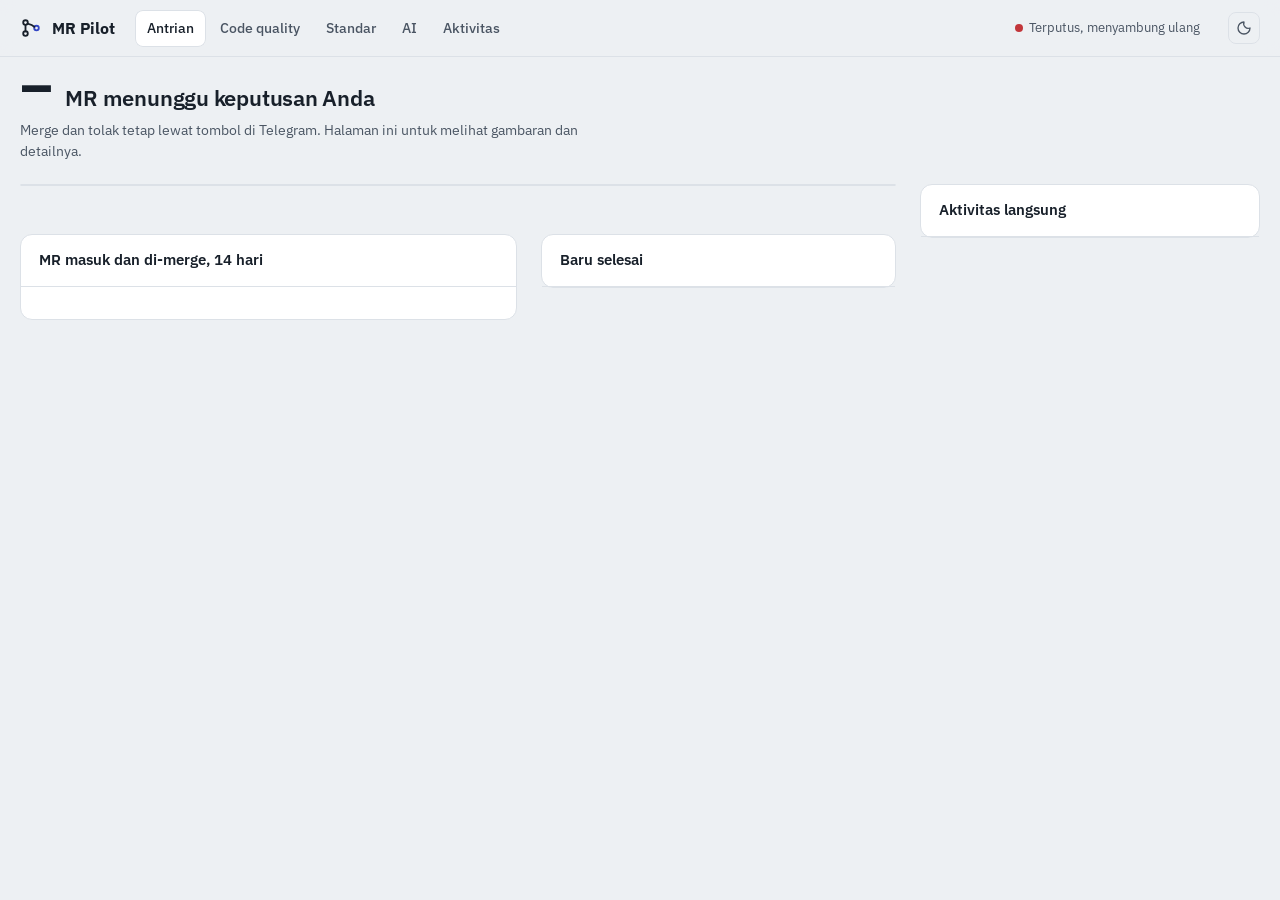
==== commit c39a39f1: "feat: AI multi-provider, setup Docker, CI/CD" ====
--- a/mr_pilot/web/index.html
+++ b/mr_pilot/web/index.html
@@ -200,6 +200,36 @@
 .kv dt { color:var(--ink-2); } .kv dd { margin:0; }
 .note { background:var(--surface-2); border-radius:8px; padding:12px 14px; color:var(--ink-2); font-size:13px; }
 
+/* ---------- ai */
+.prov { list-style:none; margin:0; padding:0; }
+.pv { border-top:1px solid var(--line); }
+.pv:first-child { border-top:0; }
+.pv-h { display:grid; grid-template-columns:auto minmax(0,1fr) auto; gap:4px 14px; align-items:center; padding:14px 18px; }
+.pv-ord { display:flex; flex-direction:column; gap:2px; }
+.pv-ord button { background:none; border:1px solid var(--line); border-radius:6px; width:26px; height:20px; cursor:pointer; font-size:11px; line-height:1; color:var(--ink-2); }
+.pv-ord button:disabled { opacity:.35; cursor:default; }
+.pv-name { font-weight:600; }
+.pv-name .n { font-family:var(--mono); font-weight:500; color:var(--accent); margin-right:8px; }
+.pv-sub { color:var(--ink-2); font-size:13px; display:flex; gap:12px; flex-wrap:wrap; }
+.pv-sub .mono { color:var(--muted); }
+.pv-act { display:flex; gap:8px; align-items:center; }
+.pv-body { padding:0 18px 18px 58px; display:grid; gap:10px; }
+.pv-body[hidden] { display:none; }
+.pv-body label { font-size:12px; color:var(--ink-2); display:block; margin-bottom:3px; }
+.switch { position:relative; width:38px; height:22px; flex:none; }
+.switch input { opacity:0; width:100%; height:100%; margin:0; position:absolute; cursor:pointer; z-index:1; }
+.switch span { position:absolute; inset:0; border-radius:999px; background:var(--line-2); transition:background .15s; }
+.switch span::after { content:""; position:absolute; top:3px; left:3px; width:16px; height:16px; border-radius:50%; background:#fff; transition:transform .15s; }
+.switch input:checked + span { background:var(--add); }
+.switch input:checked + span::after { transform:translateX(16px); }
+.switch input:focus-visible + span { outline:2px solid var(--accent); outline-offset:2px; }
+select { border:1px solid var(--line); border-radius:8px; padding:7px 10px; background:var(--surface-2); color:var(--ink); font:13px var(--sans); }
+input[type=password] { width:100%; border:1px solid var(--line); border-radius:8px; padding:8px 10px; background:var(--surface-2); color:var(--ink); font:13px var(--mono); }
+.status-pill { display:inline-flex; align-items:center; gap:5px; font-size:12px; font-weight:500; padding:1px 8px; border-radius:999px; max-width:100%; overflow-wrap:anywhere; }
+.status-pill.ok { background:var(--add-soft); color:var(--add); }
+.status-pill.no { background:var(--surface-2); color:var(--ink-2); }
+@media (max-width: 640px) { .pv-h { grid-template-columns:auto minmax(0,1fr); } .pv-act { grid-column:2; } .pv-body { padding-left:18px; } }
+
 /* ---------- drawer */
 .scrim { position:fixed; inset:0; background:rgba(10,14,20,.35); z-index:9; }
 .drawer { position:fixed; top:0; right:0; bottom:0; width:min(620px, 100%); background:var(--surface); z-index:10; overflow:auto;
@@ -226,6 +256,7 @@
       <button role="tab" data-view="queue" aria-selected="true">Antrian</button>
       <button role="tab" data-view="quality" aria-selected="false">Code quality</button>
       <button role="tab" data-view="standards" aria-selected="false">Standar</button>
+      <button role="tab" data-view="ai" aria-selected="false">AI</button>
       <button role="tab" data-view="activity" aria-selected="false">Aktivitas</button>
     </nav>
     <div class="status">
@@ -314,6 +345,36 @@
     </div>
   </section>
 
+  <!-- ===================== AI -->
+  <section class="view" id="v-ai" hidden>
+    <div class="layout">
+      <div>
+        <div class="panel">
+          <div class="panel-h"><h2>Provider AI</h2><span class="muted">dicoba berurutan dari atas; yang gagal otomatis diganti berikutnya</span></div>
+          <ul class="prov" id="prov"></ul>
+        </div>
+        <div class="panel" style="margin-top:24px">
+          <div class="panel-h"><h2>Tambah provider</h2><span class="muted">mis. akun OpenRouter kedua atau server Ollama lain</span></div>
+          <div class="panel-b row">
+            <select id="new-type" aria-label="Tipe provider"></select>
+            <input type="text" id="new-name" placeholder="nama, mis. ollama-kantor" style="max-width:240px">
+            <button class="btn ghost" id="new-add">Tambah</button><span class="msg" id="new-msg"></span>
+          </div>
+        </div>
+      </div>
+      <aside>
+        <div class="panel">
+          <div class="panel-h"><h2>Provider per tugas</h2></div>
+          <div class="panel-b" id="routes"></div>
+        </div>
+        <div class="panel" style="margin-top:24px">
+          <div class="panel-h"><h2>Pemakaian 7 hari</h2></div>
+          <div class="tscroll" id="ai-stats"></div>
+        </div>
+      </aside>
+    </div>
+  </section>
+
   <!-- ===================== AKTIVITAS -->
   <section class="view" id="v-activity" hidden>
     <div class="filters"><span class="muted">Tampilkan</span><div class="seg" id="a-filter"></div></div>
@@ -389,6 +450,7 @@
 document.querySelectorAll("nav button").forEach(b => b.onclick = () => show(b.dataset.view));
 function show(v) {
   view = v;
+  if (v === "ai") aiData = null;  // segarkan statistik setiap tab AI dibuka
   document.querySelectorAll("nav button").forEach(b => b.setAttribute("aria-selected", String(b.dataset.view === v)));
   document.querySelectorAll(".view").forEach(s => s.hidden = s.id !== "v-" + v);
   history.replaceState(null, "", "#" + v);
@@ -623,7 +685,7 @@
 
 /* ================================================================ feed */
 let feedLoaded = false, feedEvents = [];
-const EVLABEL = { all: "Semua", mr_new: "MR baru", review: "Review", quality: "Standar kode", merged: "Merge", rejected: "Tolak", error: "Error", standards: "Perubahan standar", system: "Sistem" };
+const EVLABEL = { all: "Semua", mr_new: "MR baru", review: "Review", quality: "Standar kode", merged: "Merge", rejected: "Tolak", error: "Error", standards: "Perubahan standar", ai: "AI", system: "Sistem" };
 function feedItem(ev, flash) {
   return `<li class="lv-${esc(ev.level || "info")} ${flash ? "flash" : ""}"><span class="dot"></span><div>
     <div class="t">${esc(ev.title)}</div>${ev.detail ? `<div class="d">${esc(ev.detail)}</div>` : ""}<div class="w">${esc(clock(ev.ts))}</div></div></li>`;
@@ -749,6 +811,116 @@
     : `<p class="msg ok">Tidak ada aturan yang kena.</p>`;
 };
 
+/* ================================================================ ai */
+let aiData = null, aiOpen = new Set();
+async function loadAI(data) {
+  aiData = data || await api("/api/ai");
+  const d = aiData;
+  $("#prov").innerHTML = d.providers.map((p, i) => `
+    <li class="pv" data-name="${esc(p.name)}">
+      <div class="pv-h">
+        <div class="pv-ord">
+          <button data-mv="-1" ${i === 0 ? "disabled" : ""} aria-label="Naikkan ${esc(p.name)}">▲</button>
+          <button data-mv="1" ${i === d.providers.length - 1 ? "disabled" : ""} aria-label="Turunkan ${esc(p.name)}">▼</button>
+        </div>
+        <div style="min-width:0">
+          <div class="pv-name"><span class="n">${i + 1}. ${esc(p.name)}</span>${esc(p.type_label)}</div>
+          <div class="pv-sub"><span class="mono">${esc(p.model || "-")}</span>
+            ${p.ready ? '<span class="status-pill ok">✓ Siap dipakai</span>' : `<span class="status-pill no">${esc(p.reason)}</span>`}
+            ${p.key_set ? `<span>key ${esc(p.key_hint)}</span>` : ""}</div>
+        </div>
+        <div class="pv-act">
+          <label class="switch" title="${p.enabled ? "Nonaktifkan" : "Aktifkan"}"><input type="checkbox" data-en ${p.enabled ? "checked" : ""} aria-label="Aktifkan ${esc(p.name)}"><span></span></label>
+          <button class="btn ghost" data-test>Tes</button>
+          <button class="btn ghost" data-edit aria-expanded="${aiOpen.has(p.name)}">Atur</button>
+        </div>
+      </div>
+      <div class="pv-body" ${aiOpen.has(p.name) ? "" : "hidden"}>
+        <div class="msg" data-test-out></div>
+        <div><label>Model</label><div class="row" style="flex-wrap:nowrap"><input type="text" data-f="model" value="${esc(p.model || "")}" list="ml-${esc(p.name)}"><datalist id="ml-${esc(p.name)}"></datalist>
+          <button class="btn ghost" data-models style="white-space:nowrap">Ambil daftar model</button></div><div class="msg" data-models-out></div></div>
+        ${p.type === "claude_code" ? "" : `<div><label>Base URL</label><input type="text" data-f="base_url" value="${esc(p.base_url || "")}"></div>`}
+        ${p.type === "local" ? "" : `<div><label>${p.type === "claude_code" ? "Token Claude Code (hasil <span class=mono>claude setup-token</span>) atau API key" : "API key"}${p.key_env ? ` <span class="muted">— atau isi <span class="mono">${esc(p.key_env)}</span> di .env</span>` : ""}</label>
+          <input type="password" data-f="api_key" autocomplete="off" placeholder="${p.key_set ? "Tersimpan (" + esc(p.key_hint) + "). Kosongkan untuk tetap memakai yang lama." : "Tempel key di sini"}"></div>`}
+        ${p.type === "claude_code" ? `<p class="note" style="margin:0">Memakai CLI <span class="mono">claude</span> dengan langganan Pro/Max/Team. Di komputer yang sudah login Claude Code, tidak perlu token. Untuk server atau Docker, jalankan <span class="mono">claude setup-token</span> sekali lalu tempel token-nya di sini.</p>` : ""}
+        ${p.type === "local" ? `<p class="note" style="margin:0">Ollama: <span class="mono">http://localhost:11434/v1</span>. LM Studio: <span class="mono">http://localhost:1234/v1</span>. Dari Docker, MR Pilot otomatis memakai <span class="mono">host.docker.internal</span>.</p>` : ""}
+        <div class="row"><button class="btn" data-save>Simpan provider</button>
+          ${p.key_set ? '<button class="btn ghost" data-clear>Hapus key tersimpan</button>' : ""}
+          ${p.custom ? '<button class="btn ghost" data-del>Hapus provider</button>' : ""}<span class="msg" data-save-out></span></div>
+      </div>
+    </li>`).join("");
+  $("#prov").querySelectorAll(".pv").forEach(li => wireProvider(li));
+  $("#new-type").innerHTML = Object.entries(d.types).map(([k, v]) => `<option value="${esc(k)}">${esc(v.label)}</option>`).join("");
+  $("#routes").innerHTML = Object.entries(d.task_labels).map(([k, label]) => `
+    <div style="margin-bottom:12px"><label class="muted" style="font-size:13px;display:block;margin-bottom:4px" for="rt-${k}">${esc(label)}</label>
+    <select id="rt-${k}" data-task="${k}" style="width:100%"><option value="">Ikuti urutan provider</option>
+    ${d.providers.map(p => `<option value="${esc(p.name)}" ${d.tasks[k] === p.name ? "selected" : ""}>Utamakan ${esc(p.name)}</option>`).join("")}</select></div>`).join("")
+    + `<p class="muted" style="font-size:12px;margin:0">Misalnya: review pakai Claude Code, cek standar pakai Groq yang lebih murah. Kalau provider pilihan gagal, tetap lanjut ke urutan provider.</p>`;
+  $("#routes").querySelectorAll("select").forEach(s => s.onchange = async () => {
+    const tasks = { ...aiData.tasks }; if (s.value) tasks[s.dataset.task] = s.value; else delete tasks[s.dataset.task];
+    await loadAI(await api("/api/ai", { method: "PUT", body: JSON.stringify({ tasks }) }));
+  });
+  const st = d.stats.by_provider;
+  $("#ai-stats").innerHTML = (st.length ? `<table><thead><tr><th>Provider</th><th class="num">Panggilan</th><th class="num">Sukses</th><th class="num">Rata-rata</th></tr></thead><tbody>` +
+    st.map(r => `<tr><td class="mono">${esc(r.provider)}</td><td class="num">${fmt(r.n)}</td><td class="num">${Math.round((r.ok || 0) / r.n * 100)}%</td><td class="num">${r.avg_ms ? (r.avg_ms / 1000).toFixed(1) + " dtk" : "–"}</td></tr>`).join("") + `</tbody></table>`
+    : `<div class="empty">Belum ada panggilan AI.</div>`)
+    + (d.stats.recent_errors.length ? `<div class="panel-b" style="border-top:1px solid var(--line)"><strong style="font-size:13px">Error terakhir</strong><ul style="margin:6px 0 0;padding-left:18px;font-size:12px">` +
+      d.stats.recent_errors.slice(0, 6).map(e => `<li><span class="mono">${esc(e.provider)}</span> ${esc(ago(e.ts))}: <span class="muted">${esc(e.error)}</span></li>`).join("") + `</ul></div>` : "");
+}
+function wireProvider(li) {
+  const name = li.dataset.name, body = li.querySelector(".pv-body");
+  const put = patch => api("/api/ai", { method: "PUT", body: JSON.stringify(patch) });
+  li.querySelectorAll("[data-mv]").forEach(b => b.onclick = async () => {
+    const order = aiData.order.slice(), i = order.indexOf(name), j = i + +b.dataset.mv;
+    [order[i], order[j]] = [order[j], order[i]];
+    await loadAI(await put({ order }));
+  });
+  li.querySelector("[data-en]").onchange = async e => loadAI(await put({ providers: { [name]: { enabled: e.target.checked } } }));
+  li.querySelector("[data-edit]").onclick = e => {
+    body.hidden = !body.hidden; e.target.setAttribute("aria-expanded", String(!body.hidden));
+    body.hidden ? aiOpen.delete(name) : aiOpen.add(name);
+  };
+  li.querySelector("[data-test]").onclick = async e => {
+    const out = li.querySelector("[data-test-out]");
+    body.hidden = false; aiOpen.add(name); e.target.disabled = true; out.className = "msg"; out.textContent = "Menguji koneksi…";
+    const r = await api("/api/ai/test", { method: "POST", body: JSON.stringify({ name }) }).catch(x => ({ ok: false, error: x.message }));
+    e.target.disabled = false;
+    out.className = "msg " + (r.ok ? "ok" : "bad");
+    out.textContent = r.ok ? `Berhasil dalam ${(r.ms / 1000).toFixed(1)} detik. Balasan: ${r.reply}` : `Gagal: ${r.error}`;
+  };
+  li.querySelector("[data-models]").onclick = async e => {
+    const out = li.querySelector("[data-models-out]"); e.target.disabled = true; out.className = "msg"; out.textContent = "Mengambil…";
+    const r = await api("/api/ai/models", { method: "POST", body: JSON.stringify({ name }) });
+    e.target.disabled = false;
+    li.querySelector("datalist").innerHTML = r.models.map(m => `<option value="${esc(m)}">`).join("");
+    out.className = "msg " + (r.error ? "bad" : "ok");
+    out.textContent = r.error ? "Gagal: " + r.error : `${r.models.length} model tersedia. Klik kolom model untuk memilih.`;
+  };
+  li.querySelector("[data-save]").onclick = async () => {
+    const patch = {};
+    li.querySelectorAll("[data-f]").forEach(inp => { if (inp.dataset.f !== "api_key" || inp.value) patch[inp.dataset.f] = inp.value.trim(); });
+    const out = li.querySelector("[data-save-out]");
+    try { await loadAI(await put({ providers: { [name]: patch } })); flashMsg(name, "Tersimpan."); }
+    catch (x) { out.className = "msg bad"; out.textContent = x.message; }
+  };
+  const clr = li.querySelector("[data-clear]");
+  if (clr) clr.onclick = async () => loadAI(await put({ providers: { [name]: { clear_key: true } } }));
+  const del = li.querySelector("[data-del]");
+  if (del) del.onclick = async () => { if (confirm("Hapus provider " + name + "?")) { aiOpen.delete(name); loadAI(await put({ delete: [name], order: aiData.order.filter(n => n !== name) })); } };
+}
+function flashMsg(name, text) {
+  const li = $(`#prov .pv[data-name="${CSS.escape(name)}"]`); if (!li) return;
+  const out = li.querySelector("[data-save-out]"); out.className = "msg ok"; out.textContent = text;
+}
+$("#new-add").onclick = async () => {
+  const name = $("#new-name").value.trim().toLowerCase().replace(/[^a-z0-9_-]+/g, "-"), type = $("#new-type").value;
+  if (!name) { $("#new-msg").className = "msg bad"; $("#new-msg").textContent = "Isi nama provider."; return; }
+  if (aiData.providers.some(p => p.name === name)) { $("#new-msg").className = "msg bad"; $("#new-msg").textContent = "Nama sudah dipakai."; return; }
+  aiOpen.add(name);
+  await loadAI(await api("/api/ai", { method: "PUT", body: JSON.stringify({ providers: { [name]: { type, enabled: true } }, order: [...aiData.order, name] }) }));
+  $("#new-name").value = ""; $("#new-msg").className = "msg ok"; $("#new-msg").textContent = "Ditambahkan. Lengkapi model dan key di daftar.";
+};
+
 /* ================================================================ realtime */
 let timer = null;
 function refresh() {
@@ -759,6 +931,7 @@
       else if (view === "quality") await loadQuality();
       else if (view === "standards") { if (!stdData) await loadStandards(); }
       else if (view === "activity") await loadActivity();
+      else if (view === "ai") { if (!aiData) await loadAI(); }
       if (view !== "queue" && !summary) loadSummary();
     } catch (e) { if (e.message !== "login") console.error(e); }
   }, 150);
@@ -769,7 +942,7 @@
   es.addEventListener("activity", m => {
     const ev = JSON.parse(m.data);
     pushEvent(ev);
-    if (ev.type === "standards" && view === "standards") return;
+    if ((ev.type === "standards" && view === "standards") || (ev.type === "ai" && view === "ai")) return;
     refresh();
   });
   es.onerror = () => { $("#live").className = "live off"; $("#live-t").textContent = "Terputus, menyambung ulang"; };
@@ -778,7 +951,7 @@
 setInterval(() => { if (view === "queue") refresh(); }, 60000);
 
 const start = (location.hash || "#queue").slice(1);
-show(["queue", "quality", "standards", "activity"].includes(start) ? start : "queue");
+show(["queue", "quality", "standards", "ai", "activity"].includes(start) ? start : "queue");
 connect();
 </script>
 </body>
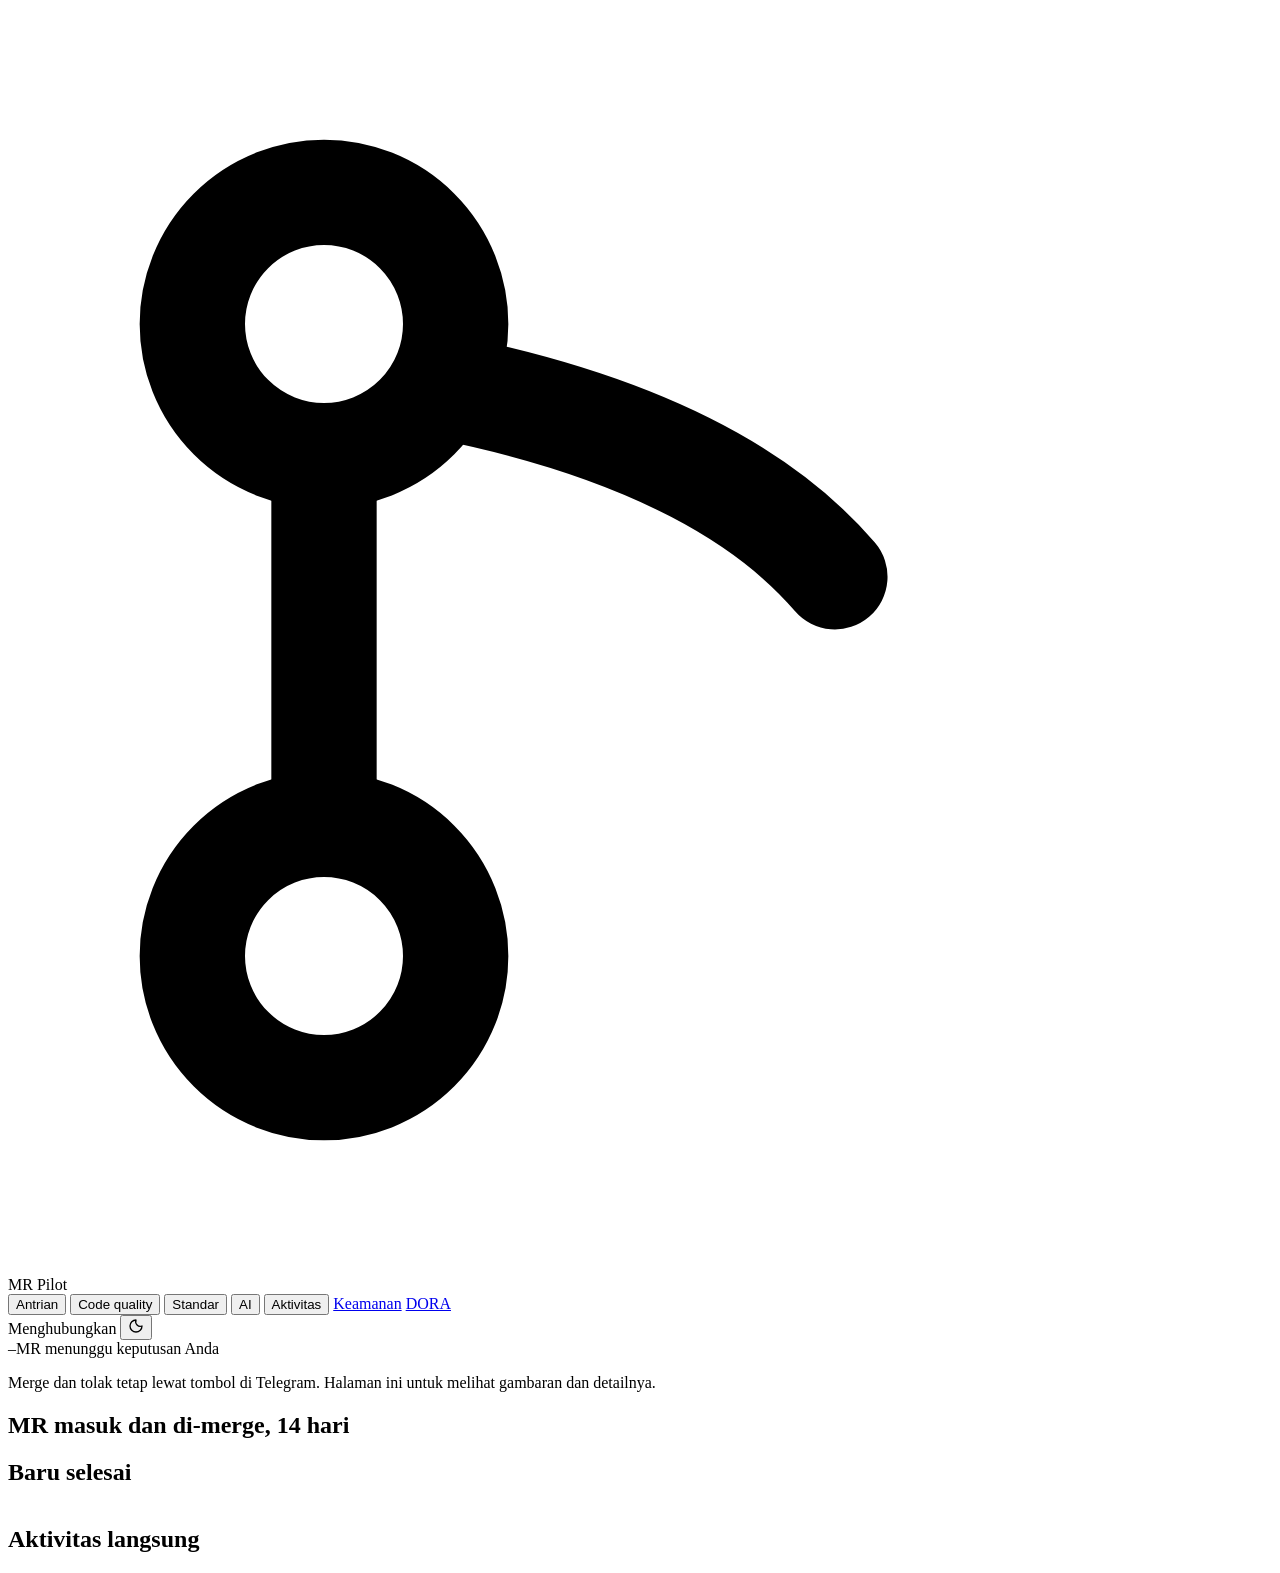
==== commit f57d4734: "feat: GitLab SAST/Secret Detection and DORA dashboards - standards/ci/gitlab-ci-security.yml: SAST +" ====
--- a/mr_pilot/web/index.html
+++ b/mr_pilot/web/index.html
@@ -6,244 +6,7 @@
 <title>MR Pilot</title>
 <link rel="preconnect" href="https://fonts.googleapis.com">
 <link href="https://fonts.googleapis.com/css2?family=IBM+Plex+Mono:wght@400;500&family=IBM+Plex+Sans:wght@400;500;600;700&display=swap" rel="stylesheet">
-<style>
-:root {
-  color-scheme: light;
-  --bg:#EDF0F3; --surface:#FFFFFF; --surface-2:#F6F8FA; --ink:#18202A; --ink-2:#4A5563; --muted:#6F7A89;
-  --line:#DCE1E7; --line-2:#C8CFD8; --accent:#3346C4; --accent-soft:#E6E9FB;
-  --add:#1A7F45; --add-soft:#E3F4EA; --del:#C2363A; --del-soft:#FBE7E8; --warn:#9A5B00; --warn-soft:#FFF1D6;
-  --s1:#2a78d6; --s2:#eb6834; --crit:#d03b3b; --warnfill:#fab219; --infofill:#B5BDC7;
-  --grid:#E4E8EC; --axis:#C3CAD3;
-  --sans:"IBM Plex Sans", system-ui, -apple-system, "Segoe UI", sans-serif;
-  --mono:"IBM Plex Mono", ui-monospace, "Cascadia Mono", Consolas, monospace;
-}
-@media (prefers-color-scheme: dark) {
-  :root:where(:not([data-theme="light"])) {
-    color-scheme: dark;
-    --bg:#0F1318; --surface:#171C23; --surface-2:#1E242C; --ink:#E7EBF0; --ink-2:#B3BCC8; --muted:#8691A0;
-    --line:#2A313A; --line-2:#38414C; --accent:#8E9BFF; --accent-soft:#252B4D;
-    --add:#4CC27E; --add-soft:#15301F; --del:#F0686B; --del-soft:#3A1B1D; --warn:#F2B13C; --warn-soft:#3A2C12;
-    --s1:#3987e5; --s2:#d95926; --infofill:#5A6472; --grid:#242A32; --axis:#38414C;
-  }
-}
-:root[data-theme="dark"] {
-  color-scheme: dark;
-  --bg:#0F1318; --surface:#171C23; --surface-2:#1E242C; --ink:#E7EBF0; --ink-2:#B3BCC8; --muted:#8691A0;
-  --line:#2A313A; --line-2:#38414C; --accent:#8E9BFF; --accent-soft:#252B4D;
-  --add:#4CC27E; --add-soft:#15301F; --del:#F0686B; --del-soft:#3A1B1D; --warn:#F2B13C; --warn-soft:#3A2C12;
-  --s1:#3987e5; --s2:#d95926; --infofill:#5A6472; --grid:#242A32; --axis:#38414C;
-}
-* { box-sizing:border-box; }
-html, body { margin:0; background:var(--bg); color:var(--ink); }
-body { font:14px/1.5 var(--sans); -webkit-font-smoothing:antialiased; }
-a { color:inherit; }
-button { font:inherit; color:inherit; }
-:focus-visible { outline:2px solid var(--accent); outline-offset:2px; border-radius:4px; }
-.mono { font-family:var(--mono); font-size:.92em; }
-.muted { color:var(--muted); }
-.wrap { max-width:1280px; margin:0 auto; padding:0 20px; }
-
-/* ---------- top bar */
-header { position:sticky; top:0; z-index:5; background:color-mix(in srgb, var(--bg) 88%, transparent);
-  backdrop-filter:blur(8px); border-bottom:1px solid var(--line); }
-.bar { display:flex; align-items:center; gap:20px; height:56px; }
-.brand { font-weight:700; font-size:16px; letter-spacing:-.01em; display:flex; align-items:center; gap:10px; }
-.brand svg { width:22px; height:22px; }
-nav { display:flex; gap:2px; overflow-x:auto; }
-nav button { background:none; border:0; padding:8px 12px; border-radius:8px; color:var(--ink-2); cursor:pointer; white-space:nowrap; font-weight:500; }
-nav button[aria-selected="true"] { background:var(--surface); color:var(--ink); box-shadow:inset 0 0 0 1px var(--line); }
-.status { margin-left:auto; display:flex; align-items:center; gap:14px; font-size:13px; color:var(--ink-2); white-space:nowrap; }
-.live { display:inline-flex; align-items:center; gap:6px; }
-.live i { width:8px; height:8px; border-radius:50%; background:var(--muted); }
-.live.on i { background:var(--add); box-shadow:0 0 0 0 color-mix(in srgb, var(--add) 60%, transparent); animation:pulse 2.4s infinite; }
-.live.off i { background:var(--del); }
-@keyframes pulse { 0%{box-shadow:0 0 0 0 color-mix(in srgb, var(--add) 55%, transparent)} 70%{box-shadow:0 0 0 7px transparent} 100%{box-shadow:0 0 0 0 transparent} }
-@media (prefers-reduced-motion: reduce) { .live.on i { animation:none; } .flash { animation:none !important; } }
-.icon-btn { background:none; border:1px solid var(--line); border-radius:8px; width:32px; height:32px; cursor:pointer; display:grid; place-items:center; }
-
-main { padding:32px 0 60px; }
-aside.panel { position:sticky; top:72px; }
-@media (max-width: 1020px) { aside.panel { position:static; } }
-.view[hidden] { display:none; }
-
-/* ---------- queue hero */
-.hero-line { display:flex; align-items:baseline; gap:14px; flex-wrap:wrap; margin:0 0 4px; }
-.hero-num { font-size:56px; font-weight:700; letter-spacing:-.03em; line-height:1; }
-.hero-text { font-size:22px; font-weight:600; letter-spacing:-.01em; }
-.hero-sub { color:var(--ink-2); margin:6px 0 22px; max-width:70ch; }
-.layout { display:grid; grid-template-columns:minmax(0,1fr) 340px; gap:24px; align-items:start; }
-@media (max-width: 1020px) { .layout { grid-template-columns:1fr; } }
-
-.panel { background:var(--surface); border:1px solid var(--line); border-radius:12px; }
-.panel-h { display:flex; align-items:baseline; justify-content:space-between; gap:12px; padding:14px 18px; border-bottom:1px solid var(--line); }
-.panel-h h2 { font-size:15px; margin:0; font-weight:600; }
-.panel-b { padding:16px 18px; }
-
-.queue { list-style:none; margin:0; padding:0; }
-.q { display:grid; grid-template-columns:28px minmax(0,1fr) auto; grid-template-areas:"v t s" "v m s"; gap:4px 14px; padding:14px 18px; border-top:1px solid var(--line); cursor:pointer; }
-.q:first-child { border-top:0; }
-.q:hover { background:var(--surface-2); }
-.q .v { grid-area:v; width:28px; height:28px; border-radius:8px; display:grid; place-items:center; font-size:14px; font-weight:700; }
-.v-APPROVE { background:var(--add-soft); color:var(--add); }
-.v-NEEDS_ATTENTION { background:var(--warn-soft); color:var(--warn); }
-.v-REQUEST_CHANGES { background:var(--del-soft); color:var(--del); }
-.v-UNKNOWN, .v-none { background:var(--surface-2); color:var(--muted); }
-.q-title { grid-area:t; font-weight:600; min-width:0; overflow:hidden; text-overflow:ellipsis; white-space:nowrap; }
-.q-title .ref { font-family:var(--mono); font-weight:500; color:var(--accent); margin-right:8px; }
-.q-meta { grid-area:m; color:var(--ink-2); font-size:13px; display:flex; gap:12px; flex-wrap:wrap; min-width:0; }
-.q-meta .branch { font-family:var(--mono); font-size:12px; color:var(--muted); }
-.q-side { grid-area:s; display:flex; flex-direction:column; align-items:flex-end; gap:8px; min-width:150px; }
-.chips { display:flex; gap:6px; flex-wrap:wrap; justify-content:flex-end; }
-.chip { display:inline-flex; align-items:center; gap:4px; padding:1px 8px; border-radius:999px; font-size:12px; font-weight:500; border:1px solid var(--line); white-space:nowrap; }
-.chip.err { background:var(--del-soft); color:var(--del); border-color:transparent; }
-.chip.wrn { background:var(--warn-soft); color:var(--warn); border-color:transparent; }
-.chip.ok { background:var(--add-soft); color:var(--add); border-color:transparent; }
-.age { width:150px; }
-.age-track { height:6px; border-radius:3px; background:var(--surface-2); box-shadow:inset 0 0 0 1px var(--line); overflow:hidden; }
-.age-fill { height:100%; border-radius:3px; background:var(--accent); }
-.age-fill.warn { background:var(--warnfill); }
-.age-fill.late { background:var(--crit); }
-.age-label { font-size:12px; color:var(--ink-2); text-align:right; margin-top:3px; }
-@media (max-width: 640px) {
-  .q { grid-template-columns:28px minmax(0,1fr); grid-template-areas:"v t" "v m" "v s"; }
-  .q-title { white-space:normal; }
-  .q-side { align-items:stretch; min-width:0; margin-top:4px; }
-  .age { width:100%; }
-  .age-label { text-align:left; }
-  .chips { justify-content:flex-start; }
-  .status .hide-sm { display:none; }
-  .bar { flex-wrap:wrap; height:auto; padding-top:10px; gap:8px 16px; }
-  nav { order:3; width:100%; padding-bottom:8px; }
-  .hero-num { font-size:44px; }
-  .hero-text { font-size:19px; }
-}
-.empty { padding:36px 18px; text-align:center; color:var(--ink-2); }
-.empty strong { display:block; color:var(--ink); font-size:16px; margin-bottom:4px; }
-
-/* ---------- feed */
-.feed { list-style:none; margin:0; padding:0; max-height:560px; overflow:auto; }
-.feed li { display:grid; grid-template-columns:10px 1fr; gap:10px; padding:10px 18px; border-top:1px solid var(--line); }
-.feed li:first-child { border-top:0; }
-.feed .dot { width:8px; height:8px; border-radius:50%; margin-top:7px; background:var(--muted); }
-.lv-success .dot { background:var(--add); } .lv-error .dot { background:var(--del); } .lv-warning .dot { background:var(--warnfill); }
-.feed .t { font-weight:500; overflow-wrap:anywhere; }
-.feed .d { color:var(--ink-2); font-size:13px; overflow-wrap:anywhere; }
-.feed .w { color:var(--muted); font-size:12px; }
-.flash { animation:flash 1.6s ease-out; }
-@keyframes flash { from { background:var(--accent-soft); } to { background:transparent; } }
-
-/* ---------- stats */
-.tiles { display:grid; grid-template-columns:repeat(4, minmax(0,1fr)); gap:12px; margin:24px 0; }
-@media (max-width: 860px) { .tiles { grid-template-columns:repeat(2, minmax(0,1fr)); } }
-.tile { background:var(--surface); border:1px solid var(--line); border-radius:12px; padding:14px 16px; }
-.tile .l { color:var(--ink-2); font-size:13px; }
-.tile .n { font-size:28px; font-weight:600; letter-spacing:-.02em; margin-top:2px; }
-.tile .s { font-size:12px; color:var(--muted); }
-.tile .s.up { color:var(--add); } .tile .s.down { color:var(--del); }
-.grid2 { display:grid; grid-template-columns:minmax(0,1.4fr) minmax(0,1fr); gap:24px; align-items:start; }
-@media (max-width: 1020px) { .grid2 { grid-template-columns:1fr; } }
-
-/* ---------- charts */
-.chart { position:relative; }
-.chart svg { display:block; width:100%; height:auto; overflow:visible; }
-.chart text { font-family:var(--sans); }
-.legend { display:flex; gap:16px; flex-wrap:wrap; font-size:13px; color:var(--ink-2); margin-bottom:8px; }
-.legend span { display:inline-flex; align-items:center; gap:6px; }
-.legend i { width:12px; height:3px; border-radius:2px; display:inline-block; }
-.legend i.sq { height:10px; width:10px; border-radius:3px; }
-.tip { position:absolute; pointer-events:none; background:var(--surface); border:1px solid var(--line-2); border-radius:8px; padding:8px 10px;
-  font-size:12px; box-shadow:0 6px 20px rgba(0,0,0,.12); white-space:nowrap; z-index:3; display:none; }
-.tip b { display:block; margin-bottom:2px; }
-.tip .r { display:flex; align-items:center; gap:6px; color:var(--ink-2); }
-.tip .r i { width:8px; height:8px; border-radius:2px; }
-details.tbl { margin-top:10px; font-size:13px; }
-details.tbl summary { cursor:pointer; color:var(--ink-2); }
-
-/* ---------- tables */
-table { width:100%; border-collapse:collapse; font-size:13px; }
-th { text-align:left; font-weight:600; color:var(--ink-2); padding:8px 10px; border-bottom:1px solid var(--line); white-space:nowrap; }
-td { padding:8px 10px; border-bottom:1px solid var(--line); vertical-align:top; }
-td.mono { word-break:break-all; }
-td.num, th.num { text-align:right; font-variant-numeric:tabular-nums; }
-tr:last-child td { border-bottom:0; }
-.tscroll { overflow-x:auto; }
-.sev { display:inline-flex; align-items:center; gap:5px; font-weight:500; white-space:nowrap; }
-.sev.error { color:var(--del); } .sev.warning { color:var(--warn); } .sev.info { color:var(--muted); }
-
-/* ---------- filters */
-.filters { display:flex; gap:8px; align-items:center; margin:0 0 18px; flex-wrap:wrap; }
-.seg { display:inline-flex; border:1px solid var(--line); border-radius:8px; overflow:hidden; background:var(--surface); }
-.seg button { border:0; background:none; padding:6px 12px; cursor:pointer; color:var(--ink-2); }
-.seg button[aria-pressed="true"] { background:var(--accent-soft); color:var(--accent); font-weight:600; }
-
-/* ---------- standards */
-.std { display:grid; grid-template-columns:260px minmax(0,1fr); gap:24px; align-items:start; }
-@media (max-width: 900px) { .std { grid-template-columns:1fr; } }
-.files { list-style:none; margin:0; padding:6px; }
-.files button { width:100%; text-align:left; background:none; border:0; padding:8px 10px; border-radius:8px; cursor:pointer; }
-.files button[aria-current="true"] { background:var(--accent-soft); }
-.files .fn { font-family:var(--mono); font-size:13px; display:block; }
-.files .fr { font-size:12px; color:var(--muted); }
-textarea { width:100%; min-height:440px; resize:vertical; border:1px solid var(--line); border-radius:8px; padding:12px; background:var(--surface-2);
-  color:var(--ink); font:13px/1.55 var(--mono); tab-size:2; }
-textarea.small { min-height:130px; }
-input[type=text] { width:100%; border:1px solid var(--line); border-radius:8px; padding:8px 10px; background:var(--surface-2); color:var(--ink); font:13px var(--mono); }
-.btn { border:0; border-radius:8px; padding:8px 14px; background:var(--accent); color:#fff; font-weight:600; cursor:pointer; }
-.btn.ghost { background:none; color:var(--ink); border:1px solid var(--line); }
-.btn:disabled { opacity:.5; cursor:default; }
-.row { display:flex; gap:10px; align-items:center; flex-wrap:wrap; }
-.msg { font-size:13px; }
-.msg.ok { color:var(--add); } .msg.bad { color:var(--del); }
-.pill { display:inline-block; padding:2px 10px; border-radius:999px; font-size:12px; font-weight:600; }
-.pill.on { background:var(--add-soft); color:var(--add); } .pill.off { background:var(--surface-2); color:var(--muted); }
-.kv { display:grid; grid-template-columns:max-content 1fr; gap:6px 14px; font-size:13px; }
-.kv dt { color:var(--ink-2); } .kv dd { margin:0; }
-.note { background:var(--surface-2); border-radius:8px; padding:12px 14px; color:var(--ink-2); font-size:13px; }
-
-/* ---------- ai */
-.prov { list-style:none; margin:0; padding:0; }
-.pv { border-top:1px solid var(--line); }
-.pv:first-child { border-top:0; }
-.pv-h { display:grid; grid-template-columns:auto minmax(0,1fr) auto; gap:4px 14px; align-items:center; padding:14px 18px; }
-.pv-ord { display:flex; flex-direction:column; gap:2px; }
-.pv-ord button { background:none; border:1px solid var(--line); border-radius:6px; width:26px; height:20px; cursor:pointer; font-size:11px; line-height:1; color:var(--ink-2); }
-.pv-ord button:disabled { opacity:.35; cursor:default; }
-.pv-name { font-weight:600; }
-.pv-name .n { font-family:var(--mono); font-weight:500; color:var(--accent); margin-right:8px; }
-.pv-sub { color:var(--ink-2); font-size:13px; display:flex; gap:12px; flex-wrap:wrap; }
-.pv-sub .mono { color:var(--muted); }
-.pv-act { display:flex; gap:8px; align-items:center; }
-.pv-body { padding:0 18px 18px 58px; display:grid; gap:10px; }
-.pv-body[hidden] { display:none; }
-.pv-body label { font-size:12px; color:var(--ink-2); display:block; margin-bottom:3px; }
-.switch { position:relative; width:38px; height:22px; flex:none; }
-.switch input { opacity:0; width:100%; height:100%; margin:0; position:absolute; cursor:pointer; z-index:1; }
-.switch span { position:absolute; inset:0; border-radius:999px; background:var(--line-2); transition:background .15s; }
-.switch span::after { content:""; position:absolute; top:3px; left:3px; width:16px; height:16px; border-radius:50%; background:#fff; transition:transform .15s; }
-.switch input:checked + span { background:var(--add); }
-.switch input:checked + span::after { transform:translateX(16px); }
-.switch input:focus-visible + span { outline:2px solid var(--accent); outline-offset:2px; }
-select { border:1px solid var(--line); border-radius:8px; padding:7px 10px; background:var(--surface-2); color:var(--ink); font:13px var(--sans); }
-input[type=password] { width:100%; border:1px solid var(--line); border-radius:8px; padding:8px 10px; background:var(--surface-2); color:var(--ink); font:13px var(--mono); }
-.status-pill { display:inline-flex; align-items:center; gap:5px; font-size:12px; font-weight:500; padding:1px 8px; border-radius:999px; max-width:100%; overflow-wrap:anywhere; }
-.status-pill.ok { background:var(--add-soft); color:var(--add); }
-.status-pill.no { background:var(--surface-2); color:var(--ink-2); }
-@media (max-width: 640px) { .pv-h { grid-template-columns:auto minmax(0,1fr); } .pv-act { grid-column:2; } .pv-body { padding-left:18px; } }
-
-/* ---------- drawer */
-.scrim { position:fixed; inset:0; background:rgba(10,14,20,.35); z-index:9; }
-.drawer { position:fixed; top:0; right:0; bottom:0; width:min(620px, 100%); background:var(--surface); z-index:10; overflow:auto;
-  border-left:1px solid var(--line); box-shadow:-12px 0 40px rgba(0,0,0,.15); }
-.drawer[hidden], .scrim[hidden] { display:none; }
-.drawer-h { position:sticky; top:0; background:var(--surface); padding:18px 22px; border-bottom:1px solid var(--line); display:flex; gap:12px; align-items:flex-start; }
-.drawer-h h3 { margin:0; font-size:17px; line-height:1.35; }
-.drawer-b { padding:18px 22px 40px; }
-.drawer-b h4 { margin:22px 0 8px; font-size:14px; }
-.drawer-b ul { margin:0; padding-left:18px; }
-.drawer-b li { margin:3px 0; }
-.finding { border-left:3px solid var(--line-2); padding:2px 0 2px 10px; margin:8px 0; }
-.finding.blocker { border-color:var(--crit); } .finding.major { border-color:var(--s2); } .finding.minor { border-color:var(--warnfill); }
-</style>
+<link rel="stylesheet" href="/static/app.css">
 </head>
 <body>
 <header>
@@ -258,6 +21,9 @@
       <button role="tab" data-view="standards" aria-selected="false">Standar</button>
       <button role="tab" data-view="ai" aria-selected="false">AI</button>
       <button role="tab" data-view="activity" aria-selected="false">Aktivitas</button>
+      <span class="sep" aria-hidden="true"></span>
+      <a class="navlink" href="/security">Keamanan</a>
+      <a class="navlink" href="/dora">DORA</a>
     </nav>
     <div class="status">
       <span class="live" id="live"><i></i><span id="live-t">Menghubungkan</span></span>
@@ -265,6 +31,11 @@
       <button class="icon-btn" id="theme" title="Ganti tema" aria-label="Ganti tema terang/gelap">
         <svg width="16" height="16" viewBox="0 0 24 24" fill="none"><path d="M12 3a9 9 0 1 0 9 9 7 7 0 0 1-9-9Z" stroke="currentColor" stroke-width="2" stroke-linejoin="round"/></svg>
       </button>
+      <form method="post" action="/logout" id="logout" hidden>
+        <button class="icon-btn" type="submit" title="Keluar" aria-label="Keluar dari dashboard">
+          <svg width="16" height="16" viewBox="0 0 24 24" fill="none"><path d="M15 4h3a2 2 0 0 1 2 2v12a2 2 0 0 1-2 2h-3M10 17l5-5-5-5M15 12H4" stroke="currentColor" stroke-width="2" stroke-linecap="round" stroke-linejoin="round"/></svg>
+        </button>
+      </form>
     </div>
   </div>
 </header>
@@ -391,19 +162,9 @@
   <div class="drawer-b" id="d-body"></div>
 </aside>
 
+<script src="/static/common.js"></script>
 <script>
 "use strict";
-const $ = (s, el = document) => el.querySelector(s);
-const esc = s => String(s ?? "").replace(/[&<>"']/g, c => ({"&":"&amp;","<":"&lt;",">":"&gt;",'"':"&quot;","'":"&#39;"}[c]));
-const api = async (path, opts = {}) => {
-  const r = await fetch(path, {...opts, headers: {"X-MRPilot": "1", "Content-Type": "application/json", ...(opts.headers || {})}});
-  if (r.status === 401) { location.href = "/login"; throw new Error("login"); }
-  const j = await r.json().catch(() => ({}));
-  if (!r.ok) { const e = new Error(j.error || r.statusText); e.data = j; throw e; }
-  return j;
-};
-const store = { get(k) { try { return localStorage.getItem(k); } catch { return null; } }, set(k, v) { try { localStorage.setItem(k, v); } catch {} } };
-
 const VERDICT = { APPROVE: ["✓", "Approve"], NEEDS_ATTENTION: ["!", "Perlu perhatian"], REQUEST_CHANGES: ["✕", "Request changes"], UNKNOWN: ["?", "Belum direview"] };
 const STATUS = { notified: "Menunggu keputusan", waiting_bot: "Menunggu bot review", error: "Gagal diproses", merging: "Sedang merge",
                  merged: "Merged", rejected: "Ditolak", closed: "Ditutup" };
@@ -411,39 +172,7 @@
 const SEV = { error: "Error", warning: "Warning", info: "Info" };
 const SEVICON = { error: "✕", warning: "!", info: "i" };
 
-function ago(ts) {
-  if (!ts) return "–";
-  const s = Math.max(0, Date.now() / 1000 - ts);
-  if (s < 60) return "baru saja";
-  if (s < 3600) return Math.floor(s / 60) + " mnt lalu";
-  if (s < 86400) return Math.floor(s / 3600) + " jam lalu";
-  return Math.floor(s / 86400) + " hari lalu";
-}
-function dur(sec) {
-  if (sec == null) return "–";
-  const h = Math.floor(sec / 3600), m = Math.floor((sec % 3600) / 60);
-  if (h >= 48) return Math.floor(h / 24) + " hari";
-  if (h >= 1) return h + " j " + m + " m";
-  return Math.max(1, m) + " mnt";
-}
-const clock = ts => new Date(ts * 1000).toLocaleString("id-ID", { day: "2-digit", month: "short", hour: "2-digit", minute: "2-digit" });
-const shortDate = d => new Date(d + "T00:00:00").toLocaleDateString("id-ID", { day: "numeric", month: "short" });
-const fmt = n => n == null ? "–" : Number(n).toLocaleString("id-ID");
-const css = v => getComputedStyle(document.documentElement).getPropertyValue(v).trim();
-
-/* ================================================================ theme */
-(function () {
-  const saved = store.get("mrp-theme");
-  if (saved) document.documentElement.dataset.theme = saved;
-  $("#theme").onclick = () => {
-    const dark = document.documentElement.dataset.theme
-      ? document.documentElement.dataset.theme === "dark"
-      : matchMedia("(prefers-color-scheme: dark)").matches;
-    document.documentElement.dataset.theme = dark ? "light" : "dark";
-    store.set("mrp-theme", document.documentElement.dataset.theme);
-    refresh();
-  };
-})();
+initTheme(() => refresh());
 
 /* ================================================================ tabs */
 let view = "queue";
@@ -457,128 +186,12 @@
   refresh();
 }
 
-/* ================================================================ charts (SVG) */
-function tooltip(host) {
-  let t = host.querySelector(".tip");
-  if (!t) { t = document.createElement("div"); t.className = "tip"; host.appendChild(t); }
-  return {
-    show(html, x, y) {
-      t.innerHTML = html; t.style.display = "block";
-      const w = t.offsetWidth, hw = host.clientWidth;
-      t.style.left = Math.min(Math.max(0, x + 12), hw - w) + "px";
-      t.style.top = Math.max(0, y - t.offsetHeight - 10) + "px";
-    },
-    hide() { t.style.display = "none"; }
-  };
-}
-const niceMax = v => { if (v <= 4) return 4; const p = Math.pow(10, Math.floor(Math.log10(v))); for (const m of [1, 2, 2.5, 5, 10]) if (m * p >= v) return m * p; return v; };
-
-function lineChart(host, rows, series, opts = {}) {
-  const W = host.clientWidth || 600, H = 220, P = { l: 34, r: 56, t: 10, b: 26 };
-  const iw = W - P.l - P.r, ih = H - P.t - P.b;
-  const max = niceMax(Math.max(1, ...rows.flatMap(r => series.map(s => r[s.key]))));
-  const x = i => P.l + (rows.length < 2 ? iw / 2 : i * iw / (rows.length - 1));
-  const y = v => P.t + ih - v / max * ih;
-  let g = "";
-  for (let k = 0; k <= 4; k++) {
-    const v = max * k / 4, yy = y(v);
-    g += `<line x1="${P.l}" x2="${W - P.r}" y1="${yy}" y2="${yy}" stroke="${k ? css("--grid") : css("--axis")}" />`;
-    g += `<text x="${P.l - 8}" y="${yy + 4}" text-anchor="end" font-size="11" fill="${css("--muted")}" style="font-variant-numeric:tabular-nums">${fmt(v)}</text>`;
-  }
-  const step = Math.max(1, Math.ceil(rows.length / Math.max(2, Math.floor(iw / 64))));
-  rows.forEach((r, i) => { if ((i % step === 0 && rows.length - 1 - i >= step * 0.6) || i === rows.length - 1) g += `<text x="${x(i)}" y="${H - 6}" text-anchor="middle" font-size="11" fill="${css("--muted")}">${esc(shortDate(r.date))}</text>`; });
-  series.forEach(s => {
-    const col = css(s.color);
-    const d = rows.map((r, i) => `${i ? "L" : "M"}${x(i)},${y(r[s.key])}`).join("");
-    g += `<path d="${d}" fill="none" stroke="${col}" stroke-width="2" stroke-linejoin="round" stroke-linecap="round"/>`;
-    const last = rows[rows.length - 1];
-    g += `<circle cx="${x(rows.length - 1)}" cy="${y(last[s.key])}" r="4" fill="${col}" stroke="${css("--surface")}" stroke-width="2"/>`;
-    g += `<text x="${x(rows.length - 1) + 8}" y="${y(last[s.key]) + 4}" font-size="11" fill="${css("--ink-2")}">${fmt(last[s.key])} ${esc(s.short || "")}</text>`;
-  });
-  g += `<line id="xh" y1="${P.t}" y2="${P.t + ih}" stroke="${css("--line-2")}" visibility="hidden"/>`;
-  host.innerHTML = `<div class="legend">${series.map(s => `<span><i style="background:${css(s.color)}"></i>${esc(s.label)}</span>`).join("")}</div>
-    <svg viewBox="0 0 ${W} ${H}" role="img" aria-label="${esc(opts.label || "")}">${g}<rect x="${P.l}" y="${P.t}" width="${iw}" height="${ih}" fill="transparent" class="hit"/></svg>` + tableTwin(rows, series);
-  const svg = host.querySelector("svg"), tip = tooltip(host), xh = svg.querySelector("#xh");
-  svg.querySelector(".hit").addEventListener("mousemove", ev => {
-    const rect = svg.getBoundingClientRect(), sx = (ev.clientX - rect.left) * W / rect.width;
-    const i = Math.max(0, Math.min(rows.length - 1, Math.round((sx - P.l) / (iw / Math.max(1, rows.length - 1)))));
-    xh.setAttribute("x1", x(i)); xh.setAttribute("x2", x(i)); xh.setAttribute("visibility", "visible");
-    tip.show(`<b>${esc(shortDate(rows[i].date))}</b>` + series.map(s => `<div class="r"><i style="background:${css(s.color)}"></i>${esc(s.label)}: ${fmt(rows[i][s.key])}</div>`).join(""),
-      x(i) * rect.width / W, y(Math.max(...series.map(s => rows[i][s.key]))) * rect.height / H + 30);
-  });
-  svg.querySelector(".hit").addEventListener("mouseleave", () => { tip.hide(); xh.setAttribute("visibility", "hidden"); });
-}
-
-function stackedColumns(host, rows, series, opts = {}) {
-  const W = host.clientWidth || 600, H = 230, P = { l: 34, r: 8, t: 10, b: 26 };
-  const iw = W - P.l - P.r, ih = H - P.t - P.b;
-  const totals = rows.map(r => series.reduce((a, s) => a + r[s.key], 0));
-  const max = niceMax(Math.max(1, ...totals));
-  const band = iw / rows.length, bw = Math.min(24, band * 0.7);
-  const y = v => P.t + ih - v / max * ih;
-  let g = "";
-  for (let k = 0; k <= 4; k++) {
-    const v = max * k / 4, yy = y(v);
-    g += `<line x1="${P.l}" x2="${W - P.r}" y1="${yy}" y2="${yy}" stroke="${k ? css("--grid") : css("--axis")}" />`;
-    g += `<text x="${P.l - 8}" y="${yy + 4}" text-anchor="end" font-size="11" fill="${css("--muted")}" style="font-variant-numeric:tabular-nums">${fmt(v)}</text>`;
-  }
-  const step = Math.max(1, Math.ceil(rows.length / Math.max(2, Math.floor(iw / 64))));
-  rows.forEach((r, i) => {
-    const cx = P.l + band * i + band / 2;
-    let acc = 0;
-    const visible = series.filter(s => r[s.key] > 0);
-    visible.forEach((s, j) => {
-      const h = r[s.key] / max * ih, top = y(acc + r[s.key]);
-      const isTop = j === visible.length - 1;
-      const hh = Math.max(0, h - (j > 0 ? 2 : 0));
-      if (isTop && hh > 4) {
-        const x0 = cx - bw / 2, rr = 4;
-        g += `<path d="M${x0},${top + hh} V${top + rr} Q${x0},${top} ${x0 + rr},${top} H${x0 + bw - rr} Q${x0 + bw},${top} ${x0 + bw},${top + rr} V${top + hh} Z" fill="${css(s.color)}"/>`;
-      } else {
-        g += `<rect x="${cx - bw / 2}" y="${top}" width="${bw}" height="${hh}" fill="${css(s.color)}"/>`;
-      }
-      acc += r[s.key];
-    });
-    if ((i % step === 0 && rows.length - 1 - i >= step * 0.6) || i === rows.length - 1) g += `<text x="${cx}" y="${H - 6}" text-anchor="middle" font-size="11" fill="${css("--muted")}">${esc(shortDate(r.date))}</text>`;
-    g += `<rect x="${P.l + band * i}" y="${P.t}" width="${band}" height="${ih}" fill="transparent" data-i="${i}" class="hit"/>`;
-  });
-  host.innerHTML = `<div class="legend">${series.map(s => `<span><i class="sq" style="background:${css(s.color)}"></i>${esc(s.label)}</span>`).join("")}</div>
-    <svg viewBox="0 0 ${W} ${H}" role="img" aria-label="${esc(opts.label || "")}">${g}</svg>` + tableTwin(rows, series);
-  const svg = host.querySelector("svg"), tip = tooltip(host);
-  svg.querySelectorAll(".hit").forEach(h => {
-    h.addEventListener("mouseenter", () => {
-      const i = +h.dataset.i, rect = svg.getBoundingClientRect();
-      tip.show(`<b>${esc(shortDate(rows[i].date))}</b>` + series.map(s => `<div class="r"><i style="background:${css(s.color)}"></i>${esc(s.label)}: ${fmt(rows[i][s.key])}</div>`).join("")
-        + `<div class="r">Total: ${fmt(totals[i])}</div>`, (P.l + band * i + band / 2) * rect.width / W, y(totals[i]) * rect.height / H + 30);
-    });
-    h.addEventListener("mouseleave", () => tip.hide());
-  });
-}
-
-function hbars(host, items, opts = {}) {
-  if (!items.length) { host.innerHTML = `<div class="empty">Belum ada data.</div>`; return; }
-  const max = Math.max(...items.map(i => i.value));
-  host.innerHTML = `<div style="display:grid;gap:10px">` + items.map(it => `
-    <div title="${esc(it.title || it.label)}">
-      <div style="display:flex;justify-content:space-between;gap:10px;font-size:13px">
-        <span class="mono" style="overflow:hidden;text-overflow:ellipsis;white-space:nowrap">${esc(it.label)}</span>
-        <span style="font-variant-numeric:tabular-nums;color:var(--ink-2)">${fmt(it.value)}${it.extra ? " · " + esc(it.extra) : ""}</span>
-      </div>
-      <div style="height:8px;border-radius:0 4px 4px 0;background:var(--s1);width:${Math.max(2, it.value / max * 100)}%;margin-top:4px"></div>
-    </div>`).join("") + `</div>`;
-  void opts;
-}
-
-function tableTwin(rows, series) {
-  return `<details class="tbl"><summary>Lihat sebagai tabel</summary><div class="tscroll"><table><thead><tr><th>Tanggal</th>${series.map(s => `<th class="num">${esc(s.label)}</th>`).join("")}</tr></thead><tbody>`
-    + rows.map(r => `<tr><td>${esc(shortDate(r.date))}</td>${series.map(s => `<td class="num">${fmt(r[s.key])}</td>`).join("")}</tr>`).join("") + `</tbody></table></div></details>`;
-}
-
 /* ================================================================ queue */
 let summary = null;
 async function loadSummary() {
   summary = await api("/api/summary");
   const s = summary, k = s.kpi;
+  $("#logout").hidden = !s.auth;
   $("#q-num").textContent = k.waiting;
   $("#q-text").textContent = k.waiting === 0 ? "MR menunggu keputusan Anda. Antrian bersih." : "MR menunggu keputusan Anda";
   $("#q-sub").innerHTML = k.waiting
@@ -828,6 +441,7 @@
           <div class="pv-sub"><span class="mono">${esc(p.model || "-")}</span>
             ${p.ready ? '<span class="status-pill ok">✓ Siap dipakai</span>' : `<span class="status-pill no">${esc(p.reason)}</span>`}
             ${p.key_set ? `<span>key ${esc(p.key_hint)}</span>` : ""}</div>
+          ${quotaLine(p)}
         </div>
         <div class="pv-act">
           <label class="switch" title="${p.enabled ? "Nonaktifkan" : "Aktifkan"}"><input type="checkbox" data-en ${p.enabled ? "checked" : ""} aria-label="Aktifkan ${esc(p.name)}"><span></span></label>
@@ -844,6 +458,12 @@
           <input type="password" data-f="api_key" autocomplete="off" placeholder="${p.key_set ? "Tersimpan (" + esc(p.key_hint) + "). Kosongkan untuk tetap memakai yang lama." : "Tempel key di sini"}"></div>`}
         ${p.type === "claude_code" ? `<p class="note" style="margin:0">Memakai CLI <span class="mono">claude</span> dengan langganan Pro/Max/Team. Di komputer yang sudah login Claude Code, tidak perlu token. Untuk server atau Docker, jalankan <span class="mono">claude setup-token</span> sekali lalu tempel token-nya di sini.</p>` : ""}
         ${p.type === "local" ? `<p class="note" style="margin:0">Ollama: <span class="mono">http://localhost:11434/v1</span>. LM Studio: <span class="mono">http://localhost:1234/v1</span>. Dari Docker, MR Pilot otomatis memakai <span class="mono">host.docker.internal</span>.</p>` : ""}
+        <div><label>Batas pemakaian <span class="muted">(kosong = bawaan${p.quota.limits.source === "free" ? " paket gratis" : ""}, 0 = tanpa batas)</span></label>
+          <div class="limits">
+            ${limitInput(p, "daily_requests", "Request / hari")}
+            ${limitInput(p, "daily_tokens", "Token / hari")}
+            ${limitInput(p, "rpm", "Request / menit")}
+          </div></div>
         <div class="row"><button class="btn" data-save>Simpan provider</button>
           ${p.key_set ? '<button class="btn ghost" data-clear>Hapus key tersimpan</button>' : ""}
           ${p.custom ? '<button class="btn ghost" data-del>Hapus provider</button>' : ""}<span class="msg" data-save-out></span></div>
@@ -861,11 +481,31 @@
     await loadAI(await api("/api/ai", { method: "PUT", body: JSON.stringify({ tasks }) }));
   });
   const st = d.stats.by_provider;
-  $("#ai-stats").innerHTML = (st.length ? `<table><thead><tr><th>Provider</th><th class="num">Panggilan</th><th class="num">Sukses</th><th class="num">Rata-rata</th></tr></thead><tbody>` +
-    st.map(r => `<tr><td class="mono">${esc(r.provider)}</td><td class="num">${fmt(r.n)}</td><td class="num">${Math.round((r.ok || 0) / r.n * 100)}%</td><td class="num">${r.avg_ms ? (r.avg_ms / 1000).toFixed(1) + " dtk" : "–"}</td></tr>`).join("") + `</tbody></table>`
+  $("#ai-stats").innerHTML = (st.length ? `<div class="tscroll"><table><thead><tr><th>Provider</th><th class="num">Request</th><th class="num">Sukses</th><th class="num">Token</th><th class="num" title="Rata-rata waktu jawab">Durasi</th></tr></thead><tbody>` +
+    st.map(r => `<tr><td class="mono" style="word-break:break-all">${esc(r.provider)}</td><td class="num">${fmt(r.n)}</td><td class="num">${Math.round((r.ok || 0) / r.n * 100)}%</td><td class="num">${shortNum((r.tokens_in || 0) + (r.tokens_out || 0))}</td><td class="num">${r.avg_ms ? Math.round(r.avg_ms / 1000) + "s" : "–"}</td></tr>`).join("") + `</tbody></table></div>`
     : `<div class="empty">Belum ada panggilan AI.</div>`)
     + (d.stats.recent_errors.length ? `<div class="panel-b" style="border-top:1px solid var(--line)"><strong style="font-size:13px">Error terakhir</strong><ul style="margin:6px 0 0;padding-left:18px;font-size:12px">` +
       d.stats.recent_errors.slice(0, 6).map(e => `<li><span class="mono">${esc(e.provider)}</span> ${esc(ago(e.ts))}: <span class="muted">${esc(e.error)}</span></li>`).join("") + `</ul></div>` : "");
+}
+const QLEVEL = { ok: "", low: "Hampir habis · mode hemat", exhausted: "Kuota habis" };
+function shortNum(n) { return n >= 1e6 ? (n / 1e6).toFixed(1).replace(".0", "") + "jt" : n >= 1e4 ? Math.round(n / 1e3) + "rb" : n >= 1e3 ? (n / 1e3).toFixed(1).replace(".0", "") + "rb" : String(n); }
+function quotaLine(p) {
+  const q = p.quota; if (!q || !p.enabled) return "";
+  const u = q.usage, l = q.limits, parts = [];
+  parts.push(l.daily_requests ? `${fmt(u.requests)} / ${fmt(l.daily_requests)} request` : `${fmt(u.requests)} request`);
+  parts.push(l.daily_tokens ? `${shortNum(u.tokens)} / ${shortNum(l.daily_tokens)} token` : `${shortNum(u.tokens)} token`);
+  const pct = q.ratio == null ? null : Math.min(100, Math.round(q.ratio * 100));
+  const until = q.cooldown_until ? " s/d " + new Date(q.cooldown_until * 1000).toLocaleTimeString("id-ID", { hour: "2-digit", minute: "2-digit" }) : "";
+  return `<div class="quota" title="Pemakaian MR Pilot 24 jam terakhir">
+    ${pct == null ? "" : `<span class="meter" role="img" aria-label="${pct}% dari batas"><i class="${esc(q.level)}" style="width:${pct}%"></i></span>`}
+    <span>${parts.join(" · ")} <span class="muted">(24 jam)</span></span>
+    ${q.level !== "ok" ? `<span class="status-pill ${q.level === "low" ? "warn" : "bad"}">${esc(QLEVEL[q.level])}${esc(until)}</span>` : ""}
+    ${pct == null && p.ready ? `<span class="muted">batas belum diisi</span>` : ""}</div>`;
+}
+function limitInput(p, k, label) {
+  const own = p.limits_custom ? p.limits_custom[k] : null, def = p.quota.limits.source === "free" ? p.quota.limits[k] : null;
+  const ph = def ? "bawaan " + fmt(def) : "tanpa batas";
+  return `<div><label class="muted" style="font-size:12px">${label}</label><input type="number" min="0" inputmode="numeric" data-f="${k}" value="${own == null || own === "" ? "" : esc(own)}" placeholder="${esc(ph)}"></div>`;
 }
 function wireProvider(li) {
   const name = li.dataset.name, body = li.querySelector(".pv-body");
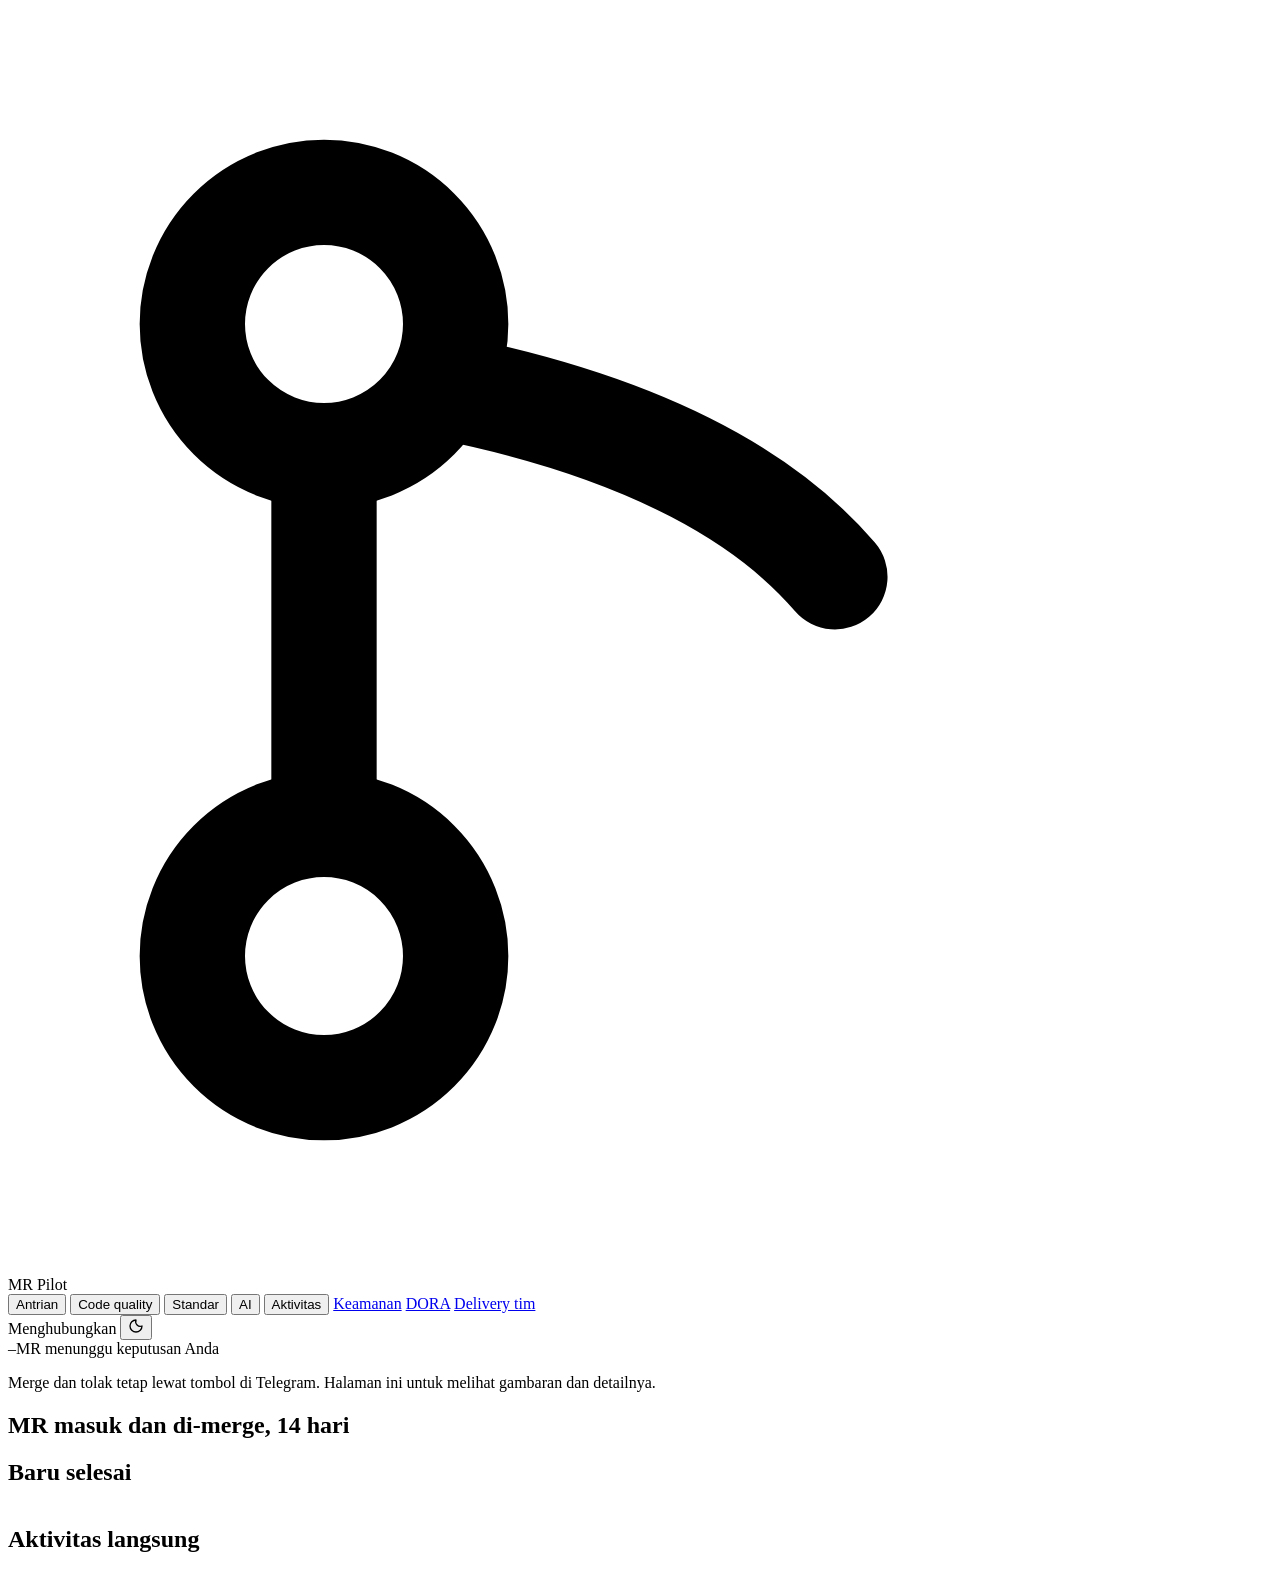
==== commit 19d19a8b: "feat: delivery report per team, person and feature - dashboard -> Delivery tim: team (BE/FE/Mobile/Q" ====
--- a/mr_pilot/web/index.html
+++ b/mr_pilot/web/index.html
@@ -24,6 +24,7 @@
       <span class="sep" aria-hidden="true"></span>
       <a class="navlink" href="/security">Keamanan</a>
       <a class="navlink" href="/dora">DORA</a>
+      <a class="navlink" href="/delivery">Delivery tim</a>
     </nav>
     <div class="status">
       <span class="live" id="live"><i></i><span id="live-t">Menghubungkan</span></span>
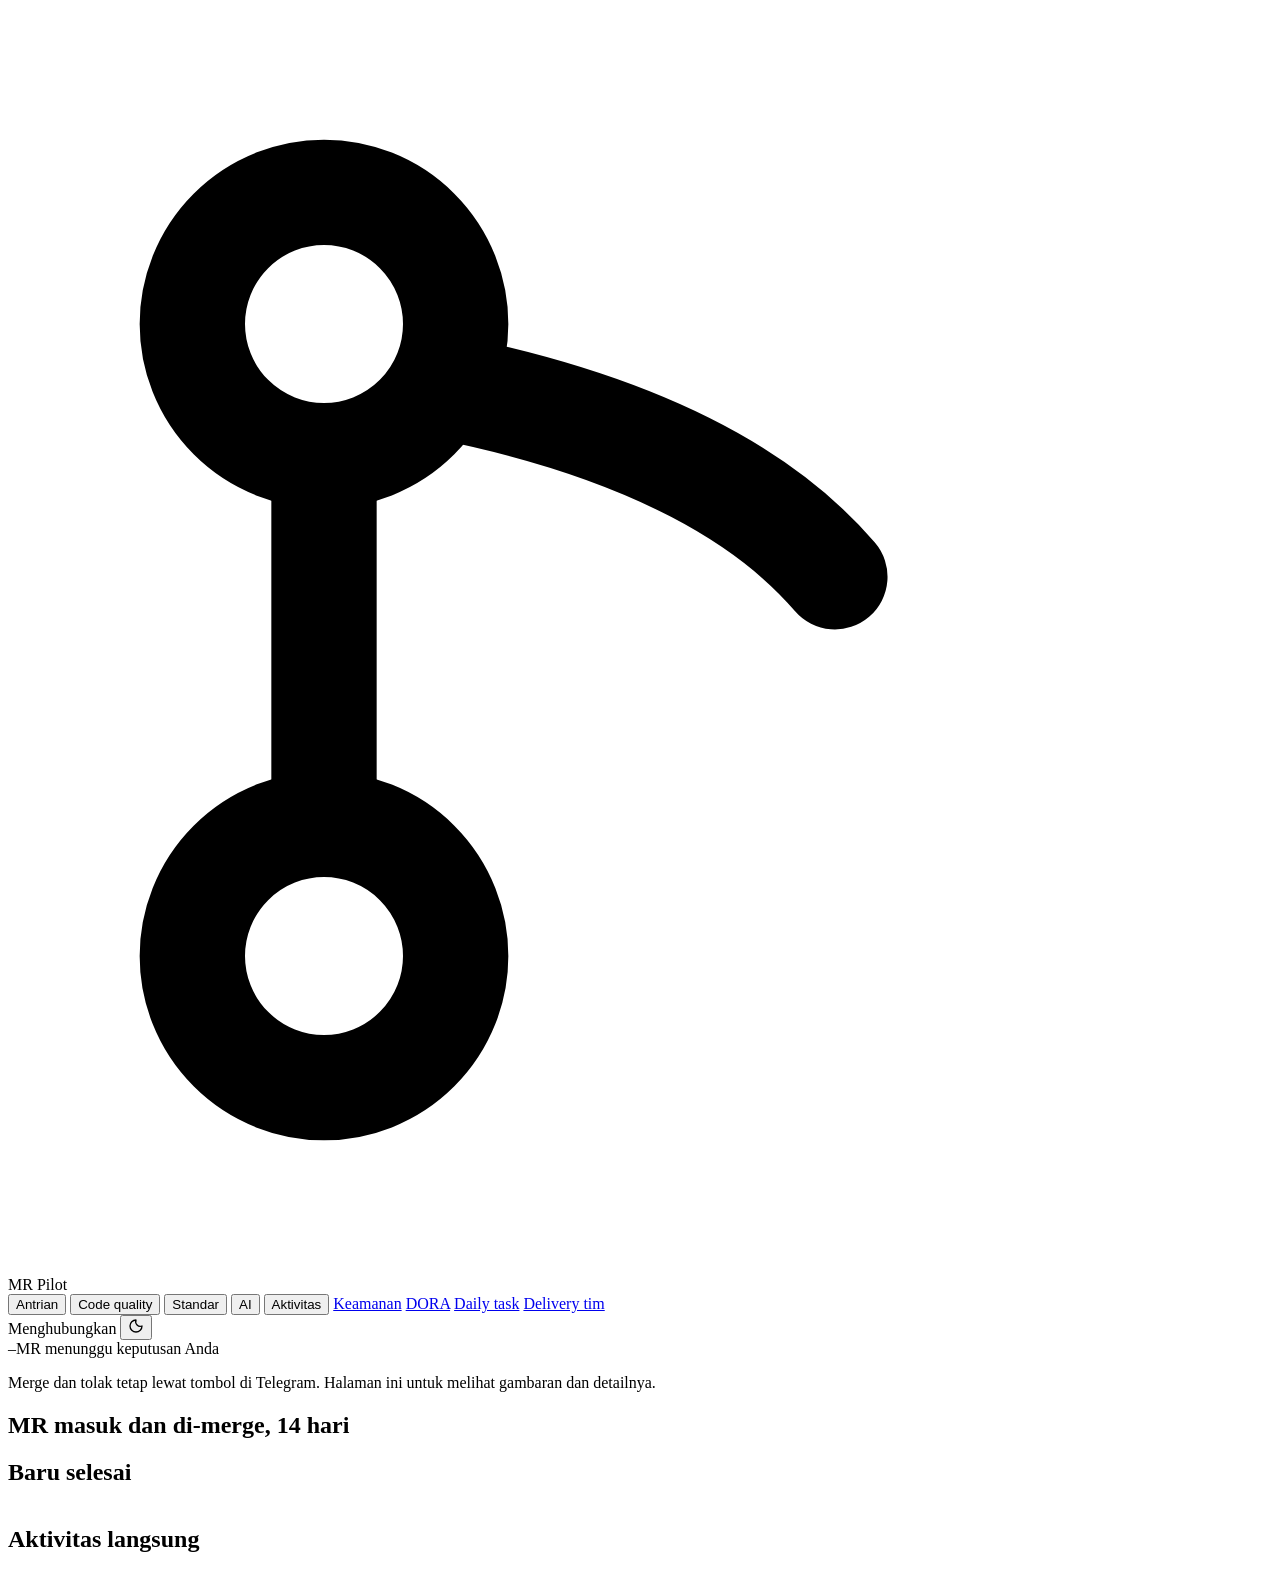
==== commit 55577c85: "feat: daily task review (paste Teams text, auto-correct, checks, Teams format back) - dashboard -> D" ====
--- a/mr_pilot/web/index.html
+++ b/mr_pilot/web/index.html
@@ -24,6 +24,7 @@
       <span class="sep" aria-hidden="true"></span>
       <a class="navlink" href="/security">Keamanan</a>
       <a class="navlink" href="/dora">DORA</a>
+      <a class="navlink" href="/daily">Daily task</a>
       <a class="navlink" href="/delivery">Delivery tim</a>
     </nav>
     <div class="status">
